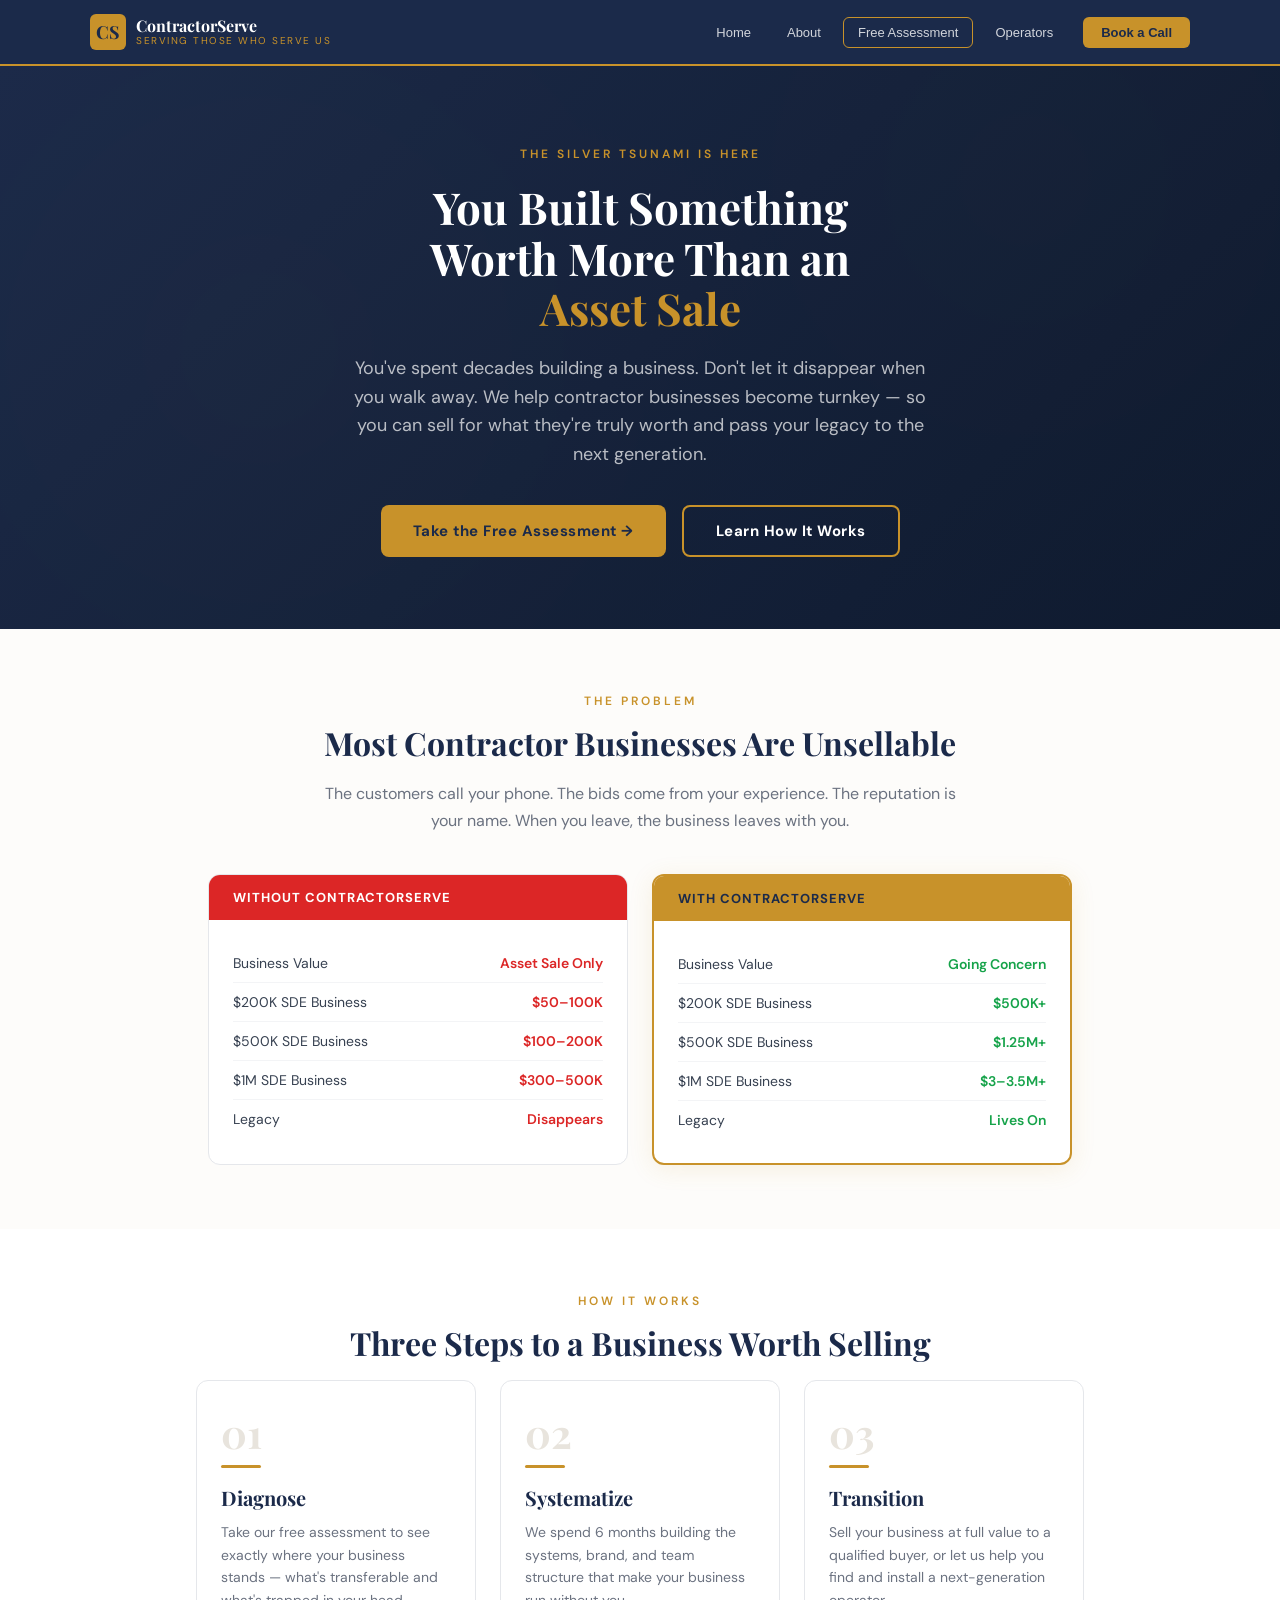
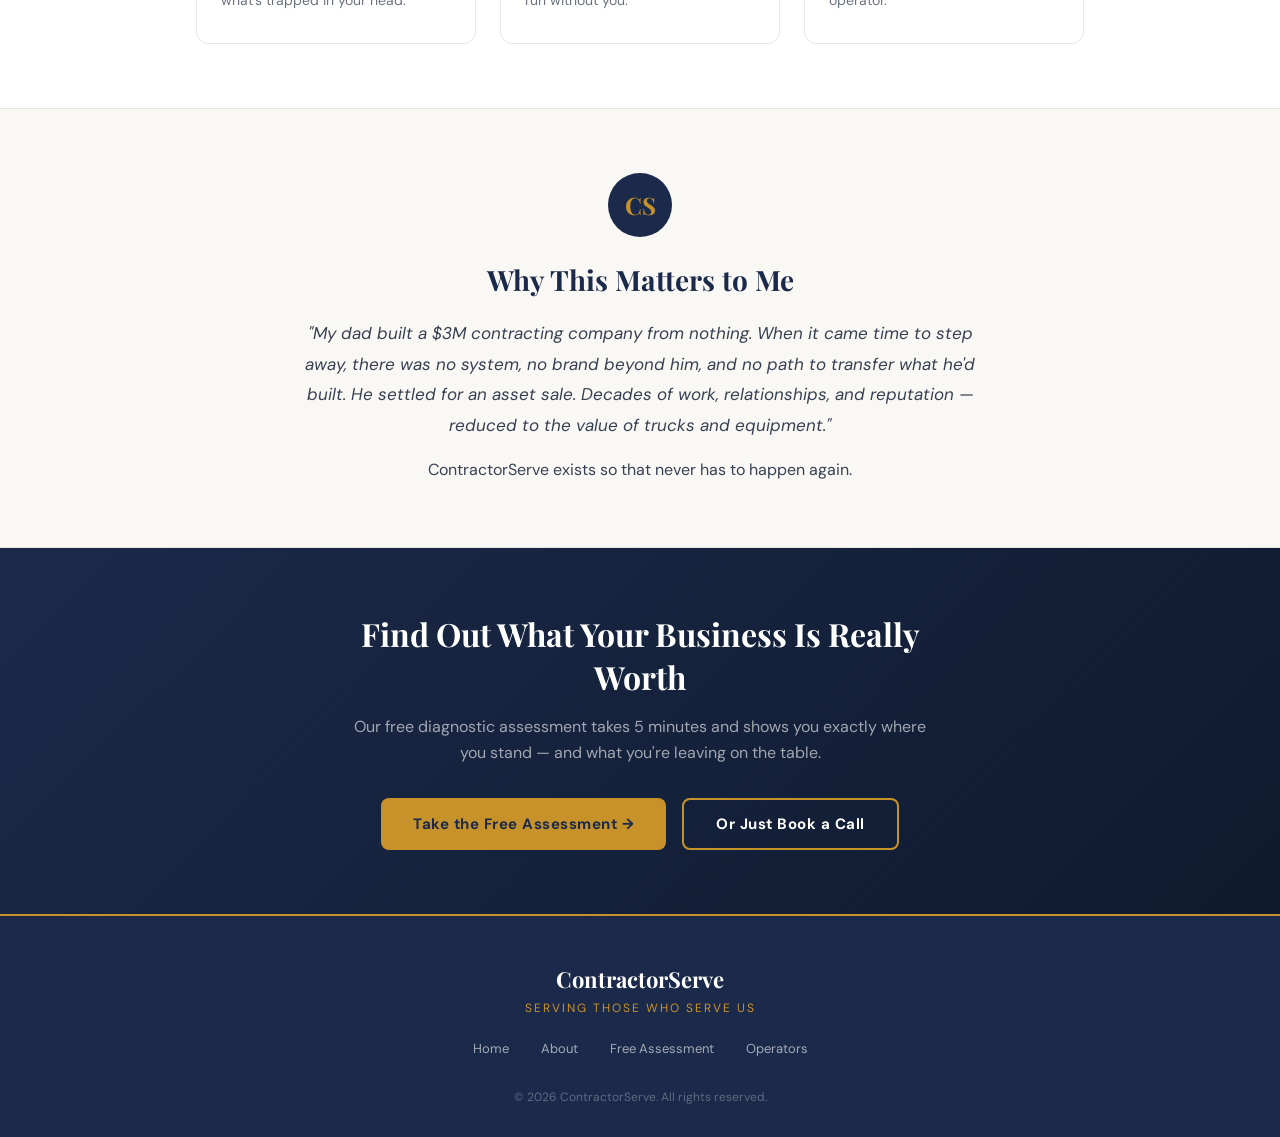
==== index.html @ 23124ead "Initial commit: ContractorServe website - Home page with hero, value comparison, 3-step process, ori" ====
<!DOCTYPE html>
<html lang="en">
<head>
  <meta charset="UTF-8">
  <meta name="viewport" content="width=device-width, initial-scale=1.0">
  <title>ContractorServe - Serving Those Who Serve Us</title>
  <meta name="description" content="We help contractor businesses become turnkey — so you can sell for what they're truly worth and pass your legacy to the next generation.">
  <link href="https://fonts.googleapis.com/css2?family=Playfair+Display:wght@400;700&family=DM+Sans:wght@400;500;600;700&display=swap" rel="stylesheet">
  <style>
    :root {
      --navy: #1B2A4A;
      --navy-light: #243556;
      --gold: #C8922A;
      --gold-light: #D4A84A;
      --cream: #FAF8F5;
      --warm-white: #FDFCFA;
      --stone: #E8E4DD;
      --text: #374151;
      --text-light: #6B7280;
      --white: #FFFFFF;
    }

    * {
      margin: 0;
      padding: 0;
      box-sizing: border-box;
    }

    body {
      font-family: 'DM Sans', 'Segoe UI', sans-serif;
      -webkit-font-smoothing: antialiased;
      -moz-osx-font-smoothing: grayscale;
      background: var(--warm-white);
      min-height: 100vh;
    }

    .heading {
      font-family: 'Playfair Display', Georgia, serif;
    }

    button {
      cursor: pointer;
      transition: all 0.2s ease;
      border: none;
      background: none;
    }

    button:hover {
      opacity: 0.9;
      transform: translateY(-1px);
    }

    a {
      text-decoration: none;
      color: inherit;
    }

    .page { display: none; }
    .page.active { display: block; }

    /* Navigation */
    nav {
      position: sticky;
      top: 0;
      z-index: 100;
      background: var(--navy);
      border-bottom: 2px solid var(--gold);
      padding: 0 24px;
    }

    .nav-container {
      max-width: 1100px;
      margin: 0 auto;
      display: flex;
      justify-content: space-between;
      align-items: center;
      height: 64px;
    }

    .logo {
      cursor: pointer;
      display: flex;
      align-items: center;
      gap: 10px;
    }

    .logo-icon {
      width: 36px;
      height: 36px;
      border-radius: 6px;
      background: var(--gold);
      display: flex;
      align-items: center;
      justify-content: center;
      font-family: 'Playfair Display', Georgia, serif;
      font-weight: 700;
      font-size: 18px;
      color: var(--navy);
    }

    .logo-text {
      font-family: 'Playfair Display', Georgia, serif;
      font-size: 16px;
      font-weight: 700;
      color: var(--white);
      line-height: 1.1;
    }

    .logo-tagline {
      font-size: 10px;
      color: var(--gold);
      letter-spacing: 1.5px;
      text-transform: uppercase;
    }

    .nav-links {
      display: flex;
      gap: 8px;
      align-items: center;
    }

    .nav-link {
      background: transparent;
      color: rgba(255,255,255,0.8);
      font-size: 13px;
      font-weight: 500;
      padding: 7px 14px;
      border-radius: 6px;
      transition: all 0.2s;
    }

    .nav-link:hover, .nav-link.active {
      background: rgba(200,146,42,0.15);
      color: var(--gold);
    }

    .nav-link.assessment-link {
      border: 1.5px solid var(--gold);
    }

    .nav-cta {
      background: var(--gold);
      color: var(--navy);
      font-size: 13px;
      font-weight: 700;
      padding: 8px 18px;
      border-radius: 6px;
      margin-left: 8px;
    }

    /* Buttons */
    .btn {
      font-family: 'DM Sans', sans-serif;
      font-size: 15px;
      font-weight: 700;
      padding: 14px 32px;
      border-radius: 8px;
      letter-spacing: 0.5px;
      display: inline-block;
    }

    .btn-gold {
      background: var(--gold);
      color: var(--navy);
    }

    .btn-outline {
      background: transparent;
      color: var(--white);
      border: 2px solid var(--gold);
    }

    .btn-navy {
      background: var(--navy);
      color: var(--white);
    }

    /* Hero Section */
    .hero {
      background: linear-gradient(135deg, var(--navy) 0%, #0F1A2E 100%);
      padding: 80px 24px 72px;
      position: relative;
      overflow: hidden;
    }

    .hero-overlay {
      position: absolute;
      inset: 0;
      opacity: 0.04;
      background-image: radial-gradient(circle at 20% 50%, rgba(200,146,42,0.5) 0%, transparent 50%),
                        radial-gradient(circle at 80% 20%, rgba(200,146,42,0.3) 0%, transparent 40%);
    }

    .hero-content {
      max-width: 800px;
      margin: 0 auto;
      text-align: center;
      position: relative;
    }

    .hero-label {
      font-size: 12px;
      font-weight: 600;
      color: var(--gold);
      letter-spacing: 3px;
      text-transform: uppercase;
      margin-bottom: 20px;
    }

    .hero h1 {
      font-size: 44px;
      font-weight: 700;
      color: var(--white);
      line-height: 1.15;
      margin-bottom: 20px;
    }

    .hero h1 span {
      color: var(--gold);
    }

    .hero p {
      font-size: 18px;
      color: rgba(255,255,255,0.7);
      line-height: 1.6;
      max-width: 600px;
      margin: 0 auto 36px;
    }

    .hero-buttons {
      display: flex;
      gap: 16px;
      justify-content: center;
      flex-wrap: wrap;
    }

    /* Sections */
    section {
      padding: 64px 24px;
    }

    .section-label {
      font-size: 12px;
      font-weight: 600;
      color: var(--gold);
      letter-spacing: 3px;
      text-transform: uppercase;
      margin-bottom: 12px;
      text-align: center;
    }

    .section-title {
      font-size: 32px;
      font-weight: 700;
      color: var(--navy);
      text-align: center;
      margin-bottom: 16px;
    }

    .section-subtitle {
      font-size: 16px;
      color: var(--text-light);
      text-align: center;
      max-width: 650px;
      margin: 0 auto 40px;
      line-height: 1.7;
    }

    /* Comparison Cards */
    .comparison-container {
      display: flex;
      gap: 24px;
      flex-wrap: wrap;
      justify-content: center;
      max-width: 900px;
      margin: 0 auto;
    }

    .comparison-card {
      flex: 1 1 340px;
      max-width: 420px;
      background: var(--white);
      border-radius: 12px;
      overflow: hidden;
    }

    .comparison-card.without {
      border: 1px solid #E5E7EB;
    }

    .comparison-card.with {
      border: 2px solid var(--gold);
      box-shadow: 0 4px 24px rgba(200,146,42,0.12);
    }

    .comparison-header {
      padding: 14px 24px;
      font-size: 13px;
      font-weight: 700;
      text-transform: uppercase;
      letter-spacing: 1px;
    }

    .comparison-card.without .comparison-header {
      background: #DC2626;
      color: var(--white);
    }

    .comparison-card.with .comparison-header {
      background: var(--gold);
      color: var(--navy);
    }

    .comparison-body {
      padding: 24px;
    }

    .comparison-row {
      display: flex;
      justify-content: space-between;
      align-items: center;
      padding: 10px 0;
      border-bottom: 1px solid #F3F4F6;
    }

    .comparison-row:last-child {
      border-bottom: none;
    }

    .comparison-label {
      font-size: 14px;
      color: var(--text);
    }

    .comparison-value {
      font-size: 14px;
      font-weight: 600;
    }

    .comparison-card.without .comparison-value {
      color: #DC2626;
    }

    .comparison-card.with .comparison-value {
      color: #16A34A;
    }

    /* Steps */
    .steps-container {
      display: flex;
      gap: 24px;
      flex-wrap: wrap;
      justify-content: center;
      max-width: 900px;
      margin: 0 auto;
    }

    .step-card {
      flex: 1 1 250px;
      max-width: 280px;
      padding: 32px 24px;
      border-radius: 12px;
      border: 1px solid #E5E7EB;
      background: var(--white);
    }

    .step-number {
      font-family: 'Playfair Display', Georgia, serif;
      font-size: 40px;
      font-weight: 700;
      color: var(--stone);
      line-height: 1;
      margin-bottom: 12px;
    }

    .step-accent {
      width: 40px;
      height: 3px;
      background: var(--gold);
      border-radius: 2px;
      margin-bottom: 16px;
    }

    .step-title {
      font-size: 20px;
      font-weight: 700;
      color: var(--navy);
      margin-bottom: 10px;
    }

    .step-desc {
      font-size: 14px;
      color: var(--text-light);
      line-height: 1.6;
    }

    /* Origin Story */
    .origin {
      background: var(--cream);
      border-top: 1px solid var(--stone);
      border-bottom: 1px solid var(--stone);
    }

    .origin-content {
      max-width: 700px;
      margin: 0 auto;
      text-align: center;
    }

    .origin-avatar {
      width: 64px;
      height: 64px;
      border-radius: 50%;
      background: var(--navy);
      margin: 0 auto 24px;
      display: flex;
      align-items: center;
      justify-content: center;
      font-family: 'Playfair Display', Georgia, serif;
      font-size: 24px;
      font-weight: 700;
      color: var(--gold);
    }

    .origin h2 {
      font-size: 28px;
      font-weight: 700;
      color: var(--navy);
      margin-bottom: 20px;
    }

    .origin-quote {
      font-size: 17px;
      color: var(--text);
      line-height: 1.8;
      font-style: italic;
    }

    .origin-closing {
      font-size: 16px;
      color: var(--text);
      line-height: 1.7;
      margin-top: 16px;
    }

    /* CTA Section */
    .cta-section {
      background: linear-gradient(135deg, var(--navy) 0%, #0F1A2E 100%);
      text-align: center;
    }

    .cta-content {
      max-width: 600px;
      margin: 0 auto;
    }

    .cta-section h2 {
      font-size: 32px;
      font-weight: 700;
      color: var(--white);
      margin-bottom: 16px;
    }

    .cta-section p {
      font-size: 16px;
      color: rgba(255,255,255,0.6);
      line-height: 1.6;
      margin-bottom: 32px;
    }

    .cta-buttons {
      display: flex;
      gap: 16px;
      justify-content: center;
      flex-wrap: wrap;
    }

    /* Footer */
    footer {
      background: var(--navy);
      padding: 48px 24px 32px;
      border-top: 2px solid var(--gold);
      text-align: center;
    }

    .footer-logo {
      font-family: 'Playfair Display', Georgia, serif;
      font-size: 22px;
      font-weight: 700;
      color: var(--white);
      margin-bottom: 6px;
    }

    .footer-tagline {
      font-size: 12px;
      color: var(--gold);
      letter-spacing: 2px;
      text-transform: uppercase;
      margin-bottom: 24px;
    }

    .footer-links {
      display: flex;
      justify-content: center;
      gap: 32px;
      flex-wrap: wrap;
      margin-bottom: 32px;
    }

    .footer-link {
      color: rgba(255,255,255,0.6);
      font-size: 13px;
      cursor: pointer;
    }

    .footer-link:hover {
      color: var(--gold);
    }

    .footer-copyright {
      font-size: 12px;
      color: rgba(255,255,255,0.3);
    }

    /* About Page */
    .about-hero {
      background: linear-gradient(135deg, var(--navy) 0%, #0F1A2E 100%);
      padding: 64px 24px;
      text-align: center;
    }

    .about-hero-content {
      max-width: 700px;
      margin: 0 auto;
    }

    .about-hero h1 {
      font-size: 40px;
      font-weight: 700;
      color: var(--white);
      margin-bottom: 16px;
    }

    .about-hero p {
      font-size: 17px;
      color: rgba(255,255,255,0.7);
      line-height: 1.7;
    }

    .about-content {
      max-width: 800px;
      margin: 0 auto;
    }

    .about-columns {
      display: flex;
      gap: 40px;
      flex-wrap: wrap;
    }

    .about-column {
      flex: 1 1 340px;
    }

    .about-column h2 {
      font-size: 26px;
      color: var(--navy);
      margin-bottom: 16px;
    }

    .about-column p {
      font-size: 15px;
      color: var(--text);
      line-height: 1.7;
      margin-bottom: 16px;
    }

    .about-model {
      margin-top: 48px;
      padding: 32px;
      background: var(--white);
      border-radius: 12px;
      border: 1px solid var(--stone);
      text-align: center;
    }

    .about-model h3 {
      font-size: 22px;
      color: var(--navy);
      margin-bottom: 12px;
    }

    .about-model p {
      font-size: 15px;
      color: var(--text-light);
      line-height: 1.7;
      max-width: 600px;
      margin: 0 auto;
    }

    /* Assessment Page */
    .assessment-hero {
      background: linear-gradient(135deg, var(--navy) 0%, #0F1A2E 100%);
      padding: 48px 24px;
      text-align: center;
    }

    .assessment-hero-content {
      max-width: 600px;
      margin: 0 auto;
    }

    .assessment-hero h1 {
      font-size: 36px;
      font-weight: 700;
      color: var(--white);
      margin-bottom: 12px;
    }

    .assessment-hero p {
      font-size: 16px;
      color: rgba(255,255,255,0.6);
      line-height: 1.6;
    }

    .assessment-container {
      max-width: 600px;
      margin: 0 auto;
    }

    .progress-bar {
      margin-bottom: 32px;
    }

    .progress-header {
      display: flex;
      justify-content: space-between;
      margin-bottom: 8px;
      font-size: 13px;
      color: var(--text-light);
    }

    .progress-track {
      height: 6px;
      background: var(--stone);
      border-radius: 3px;
    }

    .progress-fill {
      height: 6px;
      border-radius: 3px;
      background: var(--gold);
      transition: width 0.3s ease;
    }

    .question-title {
      font-size: 24px;
      font-weight: 700;
      color: var(--navy);
      margin-bottom: 24px;
    }

    .options-container {
      display: flex;
      flex-direction: column;
      gap: 12px;
    }

    .option-btn {
      background: var(--white);
      border: 1.5px solid #E5E7EB;
      border-radius: 10px;
      padding: 16px 20px;
      text-align: left;
      font-size: 15px;
      color: var(--text);
      display: flex;
      align-items: center;
      gap: 14px;
      transition: all 0.2s;
    }

    .option-btn:hover {
      border-color: var(--gold);
    }

    .option-letter {
      width: 28px;
      height: 28px;
      border-radius: 50%;
      border: 2px solid var(--stone);
      display: flex;
      align-items: center;
      justify-content: center;
      font-size: 12px;
      font-weight: 700;
      color: var(--text-light);
      flex-shrink: 0;
    }

    /* Results */
    .results-card {
      background: var(--white);
      border-radius: 16px;
      overflow: hidden;
      box-shadow: 0 4px 24px rgba(0,0,0,0.06);
    }

    .results-header {
      padding: 20px 32px;
      text-align: center;
    }

    .results-label {
      font-size: 12px;
      font-weight: 600;
      color: rgba(255,255,255,0.8);
      letter-spacing: 2px;
      text-transform: uppercase;
      margin-bottom: 4px;
    }

    .results-level {
      font-size: 36px;
      font-weight: 700;
      color: var(--white);
    }

    .results-body {
      padding: 32px;
    }

    .results-summary {
      font-size: 18px;
      font-weight: 600;
      color: var(--navy);
      margin-bottom: 12px;
    }

    .results-detail {
      font-size: 15px;
      color: var(--text);
      line-height: 1.7;
    }

    .results-cta {
      margin-top: 32px;
      padding: 32px;
      background: var(--white);
      border-radius: 12px;
      border: 1px solid var(--stone);
      text-align: center;
    }

    .results-cta h3 {
      font-size: 22px;
      color: var(--navy);
      margin-bottom: 12px;
    }

    .results-cta p {
      font-size: 15px;
      color: var(--text-light);
      line-height: 1.6;
      margin-bottom: 20px;
    }

    .retake-link {
      display: block;
      margin-top: 16px;
      font-size: 13px;
      color: var(--gold);
      cursor: pointer;
      text-decoration: underline;
    }

    .book-call-section {
      background: var(--white);
      border-top: 1px solid var(--stone);
    }

    .book-call-content {
      max-width: 500px;
      margin: 0 auto;
      text-align: center;
    }

    .book-call-content h3 {
      font-size: 24px;
      color: var(--navy);
      margin-bottom: 12px;
    }

    .book-call-content p {
      font-size: 15px;
      color: var(--text-light);
      line-height: 1.6;
      margin-bottom: 24px;
    }

    /* Operators Page */
    .operators-hero {
      background: linear-gradient(135deg, var(--navy) 0%, #0F1A2E 100%);
      padding: 64px 24px;
      text-align: center;
    }

    .operators-hero-content {
      max-width: 700px;
      margin: 0 auto;
    }

    .operators-hero h1 {
      font-size: 40px;
      font-weight: 700;
      color: var(--white);
      margin-bottom: 16px;
    }

    .operators-hero h1 span {
      color: var(--gold);
    }

    .operators-hero p {
      font-size: 17px;
      color: rgba(255,255,255,0.7);
      line-height: 1.7;
    }

    .operators-content {
      max-width: 800px;
      margin: 0 auto;
    }

    .operators-content > h2 {
      font-size: 28px;
      color: var(--navy);
      text-align: center;
      margin-bottom: 40px;
    }

    .benefits-grid {
      display: flex;
      gap: 20px;
      flex-wrap: wrap;
      justify-content: center;
    }

    .benefit-card {
      flex: 1 1 200px;
      max-width: 220px;
      background: var(--white);
      border-radius: 12px;
      padding: 28px 20px;
      border: 1px solid #E5E7EB;
      text-align: center;
    }

    .benefit-icon {
      width: 48px;
      height: 48px;
      border-radius: 12px;
      background: rgba(200,146,42,0.13);
      margin: 0 auto 16px;
      display: flex;
      align-items: center;
      justify-content: center;
      font-family: 'Playfair Display', Georgia, serif;
      font-size: 22px;
      color: var(--gold);
    }

    .benefit-title {
      font-size: 17px;
      color: var(--navy);
      margin-bottom: 8px;
    }

    .benefit-desc {
      font-size: 13px;
      color: var(--text-light);
      line-height: 1.6;
    }

    .who-looking {
      margin-top: 48px;
      padding: 32px;
      background: var(--white);
      border-radius: 12px;
      border: 1px solid var(--stone);
    }

    .who-looking h3 {
      font-size: 22px;
      color: var(--navy);
      margin-bottom: 16px;
    }

    .who-looking p {
      font-size: 15px;
      color: var(--text);
      line-height: 1.8;
      margin-bottom: 8px;
    }

    .operators-cta {
      text-align: center;
      margin-top: 40px;
    }

    /* Mobile Responsive */
    @media (max-width: 768px) {
      .nav-links {
        display: none;
      }

      .hero h1 {
        font-size: 32px;
      }

      .hero p {
        font-size: 16px;
      }

      .section-title {
        font-size: 26px;
      }

      .about-hero h1,
      .operators-hero h1 {
        font-size: 32px;
      }

      .comparison-card {
        max-width: 100%;
      }

      .step-card {
        max-width: 100%;
      }

      .benefit-card {
        max-width: 100%;
      }
    }
  </style>
</head>
<body>

  <!-- Navigation -->
  <nav>
    <div class="nav-container">
      <div class="logo" onclick="navigateTo('home')">
        <div class="logo-icon">CS</div>
        <div>
          <div class="logo-text">ContractorServe</div>
          <div class="logo-tagline">Serving Those Who Serve Us</div>
        </div>
      </div>
      <div class="nav-links">
        <button class="nav-link" data-page="home" onclick="navigateTo('home')">Home</button>
        <button class="nav-link" data-page="about" onclick="navigateTo('about')">About</button>
        <button class="nav-link assessment-link" data-page="assessment" onclick="navigateTo('assessment')">Free Assessment</button>
        <button class="nav-link" data-page="operators" onclick="navigateTo('operators')">Operators</button>
        <button class="nav-cta" onclick="navigateTo('assessment')">Book a Call</button>
      </div>
    </div>
  </nav>

  <!-- HOME PAGE -->
  <div id="page-home" class="page active">
    <!-- Hero -->
    <section class="hero">
      <div class="hero-overlay"></div>
      <div class="hero-content">
        <div class="hero-label">The Silver Tsunami Is Here</div>
        <h1 class="heading">
          You Built Something<br>Worth More Than an<br><span>Asset Sale</span>
        </h1>
        <p>
          You've spent decades building a business. Don't let it disappear when you walk away.
          We help contractor businesses become turnkey — so you can sell for what they're truly worth
          and pass your legacy to the next generation.
        </p>
        <div class="hero-buttons">
          <button class="btn btn-gold" onclick="navigateTo('assessment')">Take the Free Assessment →</button>
          <button class="btn btn-outline" onclick="navigateTo('about')">Learn How It Works</button>
        </div>
      </div>
    </section>

    <!-- Problem Section -->
    <section style="background: var(--warm-white);">
      <div class="section-label">The Problem</div>
      <h2 class="section-title heading">Most Contractor Businesses Are Unsellable</h2>
      <p class="section-subtitle">
        The customers call your phone. The bids come from your experience.
        The reputation is your name. When you leave, the business leaves with you.
      </p>

      <div class="comparison-container">
        <!-- Without CS -->
        <div class="comparison-card without">
          <div class="comparison-header">Without ContractorServe</div>
          <div class="comparison-body">
            <div class="comparison-row">
              <span class="comparison-label">Business Value</span>
              <span class="comparison-value">Asset Sale Only</span>
            </div>
            <div class="comparison-row">
              <span class="comparison-label">$200K SDE Business</span>
              <span class="comparison-value">$50–100K</span>
            </div>
            <div class="comparison-row">
              <span class="comparison-label">$500K SDE Business</span>
              <span class="comparison-value">$100–200K</span>
            </div>
            <div class="comparison-row">
              <span class="comparison-label">$1M SDE Business</span>
              <span class="comparison-value">$300–500K</span>
            </div>
            <div class="comparison-row">
              <span class="comparison-label">Legacy</span>
              <span class="comparison-value">Disappears</span>
            </div>
          </div>
        </div>

        <!-- With CS -->
        <div class="comparison-card with">
          <div class="comparison-header">With ContractorServe</div>
          <div class="comparison-body">
            <div class="comparison-row">
              <span class="comparison-label">Business Value</span>
              <span class="comparison-value">Going Concern</span>
            </div>
            <div class="comparison-row">
              <span class="comparison-label">$200K SDE Business</span>
              <span class="comparison-value">$500K+</span>
            </div>
            <div class="comparison-row">
              <span class="comparison-label">$500K SDE Business</span>
              <span class="comparison-value">$1.25M+</span>
            </div>
            <div class="comparison-row">
              <span class="comparison-label">$1M SDE Business</span>
              <span class="comparison-value">$3–3.5M+</span>
            </div>
            <div class="comparison-row">
              <span class="comparison-label">Legacy</span>
              <span class="comparison-value">Lives On</span>
            </div>
          </div>
        </div>
      </div>
    </section>

    <!-- How It Works -->
    <section style="background: var(--white);">
      <div class="section-label">How It Works</div>
      <h2 class="section-title heading">Three Steps to a Business Worth Selling</h2>

      <div class="steps-container">
        <div class="step-card">
          <div class="step-number heading">01</div>
          <div class="step-accent"></div>
          <h3 class="step-title heading">Diagnose</h3>
          <p class="step-desc">Take our free assessment to see exactly where your business stands — what's transferable and what's trapped in your head.</p>
        </div>
        <div class="step-card">
          <div class="step-number heading">02</div>
          <div class="step-accent"></div>
          <h3 class="step-title heading">Systematize</h3>
          <p class="step-desc">We spend 6 months building the systems, brand, and team structure that make your business run without you.</p>
        </div>
        <div class="step-card">
          <div class="step-number heading">03</div>
          <div class="step-accent"></div>
          <h3 class="step-title heading">Transition</h3>
          <p class="step-desc">Sell your business at full value to a qualified buyer, or let us help you find and install a next-generation operator.</p>
        </div>
      </div>
    </section>

    <!-- Origin Story -->
    <section class="origin">
      <div class="origin-content">
        <div class="origin-avatar heading">CS</div>
        <h2 class="heading">Why This Matters to Me</h2>
        <p class="origin-quote">
          "My dad built a $3M contracting company from nothing. When it came time to step away,
          there was no system, no brand beyond him, and no path to transfer what he'd built.
          He settled for an asset sale. Decades of work, relationships, and reputation — reduced
          to the value of trucks and equipment."
        </p>
        <p class="origin-closing">
          ContractorServe exists so that never has to happen again.
        </p>
      </div>
    </section>

    <!-- Final CTA -->
    <section class="cta-section">
      <div class="cta-content">
        <h2 class="heading">Find Out What Your Business Is Really Worth</h2>
        <p>
          Our free diagnostic assessment takes 5 minutes and shows you
          exactly where you stand — and what you're leaving on the table.
        </p>
        <div class="cta-buttons">
          <button class="btn btn-gold" onclick="navigateTo('assessment')">Take the Free Assessment →</button>
          <button class="btn btn-outline" onclick="navigateTo('assessment')">Or Just Book a Call</button>
        </div>
      </div>
    </section>
  </div>

  <!-- ABOUT PAGE -->
  <div id="page-about" class="page">
    <section class="about-hero">
      <div class="about-hero-content">
        <div class="section-label">About ContractorServe</div>
        <h1 class="heading">Bridging Generations in the Trades</h1>
        <p>
          We sit at the intersection of two urgent needs: retiring contractors who need to transition
          well, and hungry young operators who need a path into business ownership.
        </p>
      </div>
    </section>

    <section style="background: var(--warm-white);">
      <div class="about-content">
        <div class="about-columns">
          <div class="about-column">
            <h2 class="heading">The Problem We Solve</h2>
            <p>
              A generation of baby boomer contractors is approaching retirement with businesses that
              can't survive without them. Their operations, customer relationships, and expertise all
              live inside their head. The result? Businesses that took decades to build get sold for
              the value of their trucks — or simply close their doors.
            </p>
            <p>
              Meanwhile, there's a generation of driven young people who want to run businesses but
              face impossible barriers to entry. They have the work ethic, the leadership ability,
              and the hunger — but no pathway.
            </p>
          </div>
          <div class="about-column">
            <h2 class="heading">How We're Different</h2>
            <p>
              We're not brokers. We don't list your business and wait. We come in, roll up our sleeves,
              and spend six months turning your business into something that runs without you. We build
              the SOPs, separate the brand from the owner, clean up the financials, and structure the team.
            </p>
            <p>
              And because we understand the trades — we've owned contractor businesses ourselves — we
              speak your language. No corporate consultants with clipboards. Just people who've been in
              your boots and know what it takes.
            </p>
          </div>
        </div>

        <div class="about-model">
          <h3 class="heading">Our Model</h3>
          <p>
            We consult to systematize your business → We earn your trust through results →
            When you're ready to exit, we can acquire and install a trained next-generation
            operator who carries your legacy forward. We buy and hold for the long haul —
            no flipping, no gutting, no four-year exit timelines.
          </p>
        </div>
      </div>
    </section>

    <section style="background: var(--white); text-align: center;">
      <button class="btn btn-gold" onclick="navigateTo('assessment')">Take the Free Assessment →</button>
    </section>
  </div>

  <!-- ASSESSMENT PAGE -->
  <div id="page-assessment" class="page">
    <section class="assessment-hero">
      <div class="assessment-hero-content">
        <div class="section-label">Free Diagnostic</div>
        <h1 class="heading">Business Readiness Assessment</h1>
        <p>
          5 questions. 2 minutes. Find out if your business is ready to sell — or if
          you're headed for an asset sale.
        </p>
      </div>
    </section>

    <section style="background: var(--warm-white);">
      <div class="assessment-container">
        <div id="assessment-questions">
          <!-- Questions will be rendered here by JS -->
        </div>
        <div id="assessment-results" style="display: none;">
          <!-- Results will be rendered here by JS -->
        </div>
      </div>
    </section>

    <section class="book-call-section">
      <div class="book-call-content">
        <h3 class="heading">Prefer to Just Talk?</h3>
        <p>
          Skip the assessment and book a call directly. We'll have an honest
          conversation about where your business stands and what your options are.
        </p>
        <button class="btn btn-navy">Book a Call →</button>
      </div>
    </section>
  </div>

  <!-- OPERATORS PAGE -->
  <div id="page-operators" class="page">
    <section class="operators-hero">
      <div class="operators-hero-content">
        <div class="section-label">Next Generation</div>
        <h1 class="heading">
          Run a Business.<br>Build Equity.<br><span>Own Your Future.</span>
        </h1>
        <p>
          We acquire proven service businesses and install driven operators to run them.
          Think Chick-fil-A, but for the trades. Small buy-in. Strong income. A real path
          to ownership through performance.
        </p>
      </div>
    </section>

    <section style="background: var(--warm-white);">
      <div class="operators-content">
        <h2 class="heading">How the Operator Model Works</h2>

        <div class="benefits-grid">
          <div class="benefit-card">
            <div class="benefit-icon">→</div>
            <h3 class="benefit-title heading">Small Buy-In</h3>
            <p class="benefit-desc">Put skin in the game with a manageable upfront commitment — not hundreds of thousands in debt.</p>
          </div>
          <div class="benefit-card">
            <div class="benefit-icon">$</div>
            <h3 class="benefit-title heading">Strong Income</h3>
            <p class="benefit-desc">Earn a competitive salary from day one running a proven, systematized business with existing customers.</p>
          </div>
          <div class="benefit-card">
            <div class="benefit-icon">↑</div>
            <h3 class="benefit-title heading">Vest Equity</h3>
            <p class="benefit-desc">Build real ownership over time based on your performance. Hit your targets, grow your stake.</p>
          </div>
          <div class="benefit-card">
            <div class="benefit-icon">★</div>
            <h3 class="benefit-title heading">Full Support</h3>
            <p class="benefit-desc">We handle the back office, strategy, and systems. You focus on leading the team and serving customers.</p>
          </div>
        </div>

        <div class="who-looking">
          <h3 class="heading">Who We're Looking For</h3>
          <p>
            You're 22–35 years old with a strong work ethic and a desire to lead — not just do the work,
            but run the show. You might be a skilled tradesperson ready for more, a military veteran
            looking for your next mission, or someone from outside the trades with raw leadership ability.
          </p>
          <p>
            You don't need to have run a business before. You need to be coachable, hungry, and
            mission-aligned. We'll teach you the rest.
          </p>
        </div>

        <div class="operators-cta">
          <button class="btn btn-gold" onclick="navigateTo('assessment')">Express Interest →</button>
        </div>
      </div>
    </section>
  </div>

  <!-- Footer -->
  <footer>
    <div class="footer-logo heading">ContractorServe</div>
    <div class="footer-tagline">Serving Those Who Serve Us</div>
    <div class="footer-links">
      <span class="footer-link" onclick="navigateTo('home')">Home</span>
      <span class="footer-link" onclick="navigateTo('about')">About</span>
      <span class="footer-link" onclick="navigateTo('assessment')">Free Assessment</span>
      <span class="footer-link" onclick="navigateTo('operators')">Operators</span>
    </div>
    <div class="footer-copyright">© 2026 ContractorServe. All rights reserved.</div>
  </footer>

  <script>
    // Assessment questions data
    const questions = [
      {
        question: "If you didn't show up for 30 days, would your business keep running?",
        options: ["It would collapse", "It would struggle significantly", "It would mostly function", "It would run smoothly"]
      },
      {
        question: "Are your key processes documented in writing?",
        options: ["Nothing is written down", "A few things are documented", "Most processes are documented", "We have comprehensive SOPs"]
      },
      {
        question: "Could a new owner step in and know exactly how to run your business?",
        options: ["Absolutely not", "They'd figure some things out", "With some training, yes", "Yes, everything is transferable"]
      },
      {
        question: "Is your business brand tied to your personal name and reputation?",
        options: ["Completely — I am the brand", "Mostly, but we have some separate identity", "Somewhat — it's a mix", "No, the brand stands on its own"]
      },
      {
        question: "Do you have a management team that could operate without you?",
        options: ["No, I make all decisions", "I have a few key people but they depend on me", "I have capable managers for most areas", "Yes, a full team that runs day-to-day"]
      }
    ];

    let currentQuestion = 0;
    let answers = {};

    // Navigation function
    function navigateTo(pageId) {
      // Hide all pages
      document.querySelectorAll('.page').forEach(page => {
        page.classList.remove('active');
      });

      // Show selected page
      document.getElementById('page-' + pageId).classList.add('active');

      // Update nav links
      document.querySelectorAll('.nav-link').forEach(link => {
        link.classList.remove('active');
        if (link.dataset.page === pageId) {
          link.classList.add('active');
        }
      });

      // Reset assessment if navigating to it
      if (pageId === 'assessment') {
        currentQuestion = 0;
        answers = {};
        renderAssessment();
      }

      // Scroll to top
      window.scrollTo(0, 0);
    }

    // Render assessment question
    function renderAssessment() {
      const questionsContainer = document.getElementById('assessment-questions');
      const resultsContainer = document.getElementById('assessment-results');

      if (currentQuestion < questions.length) {
        questionsContainer.style.display = 'block';
        resultsContainer.style.display = 'none';

        const q = questions[currentQuestion];
        const progress = (currentQuestion / questions.length) * 100;

        questionsContainer.innerHTML = `
          <div class="progress-bar">
            <div class="progress-header">
              <span>Question ${currentQuestion + 1} of ${questions.length}</span>
              <span>${Math.round(progress)}%</span>
            </div>
            <div class="progress-track">
              <div class="progress-fill" style="width: ${progress}%"></div>
            </div>
          </div>
          <h2 class="question-title heading">${q.question}</h2>
          <div class="options-container">
            ${q.options.map((opt, i) => `
              <button class="option-btn" onclick="selectAnswer(${i})">
                <div class="option-letter">${String.fromCharCode(65 + i)}</div>
                ${opt}
              </button>
            `).join('')}
          </div>
        `;
      } else {
        showResults();
      }
    }

    // Handle answer selection
    function selectAnswer(index) {
      answers[currentQuestion] = index;
      currentQuestion++;
      renderAssessment();
    }

    // Calculate score and show results
    function showResults() {
      const questionsContainer = document.getElementById('assessment-questions');
      const resultsContainer = document.getElementById('assessment-results');

      questionsContainer.style.display = 'none';
      resultsContainer.style.display = 'block';

      // Calculate total score
      let score = 0;
      Object.values(answers).forEach(v => { score += v; });

      // Determine result level
      let result;
      if (score <= 5) {
        result = {
          level: "Critical",
          color: "#DC2626",
          summary: "Your business is currently unsellable as a going concern.",
          detail: "Right now, a buyer would only pay for your assets — trucks, equipment, maybe a customer list. The business value you've built over decades would evaporate the day you walk away. But this is fixable. With the right systems in place, we can change this dramatically."
        };
      } else if (score <= 10) {
        result = {
          level: "At Risk",
          color: "#F59E0B",
          summary: "Your business has some transferable value, but significant gaps remain.",
          detail: "You've built something real, but too much of it still depends on you. A buyer would see risk and discount their offer heavily. Six months of focused systematization could double or triple your exit value."
        };
      } else if (score <= 15) {
        result = {
          level: "Promising",
          color: "#2563EB",
          summary: "You're ahead of most contractor businesses, but there's still room to grow.",
          detail: "You've done more than most to make your business transferable. Some targeted work on documentation, brand separation, and management structure could push your valuation significantly higher."
        };
      } else {
        result = {
          level: "Strong",
          color: "#16A34A",
          summary: "Your business is in great shape for a transition.",
          detail: "You've built a genuinely transferable business. Let's talk about maximizing your exit value and finding the right buyer or operator to carry your legacy forward."
        };
      }

      resultsContainer.innerHTML = `
        <div class="results-card" style="border: 2px solid ${result.color}">
          <div class="results-header" style="background: ${result.color}">
            <div class="results-label">Your Business Readiness</div>
            <div class="results-level heading">${result.level}</div>
          </div>
          <div class="results-body">
            <p class="results-summary">${result.summary}</p>
            <p class="results-detail">${result.detail}</p>
          </div>
        </div>

        <div class="results-cta">
          <h3 class="heading">Want to Talk About Your Results?</h3>
          <p>
            Book a free call and we'll walk through your specific situation,
            what your business could be worth, and what it would take to get there.
          </p>
          <button class="btn btn-gold">Book a Free Call →</button>
          <span class="retake-link" onclick="retakeAssessment()">Retake Assessment</span>
        </div>
      `;
    }

    // Retake assessment
    function retakeAssessment() {
      currentQuestion = 0;
      answers = {};
      renderAssessment();
    }

    // Initialize assessment on page load
    document.addEventListener('DOMContentLoaded', function() {
      renderAssessment();
    });
  </script>

</body>
</html>
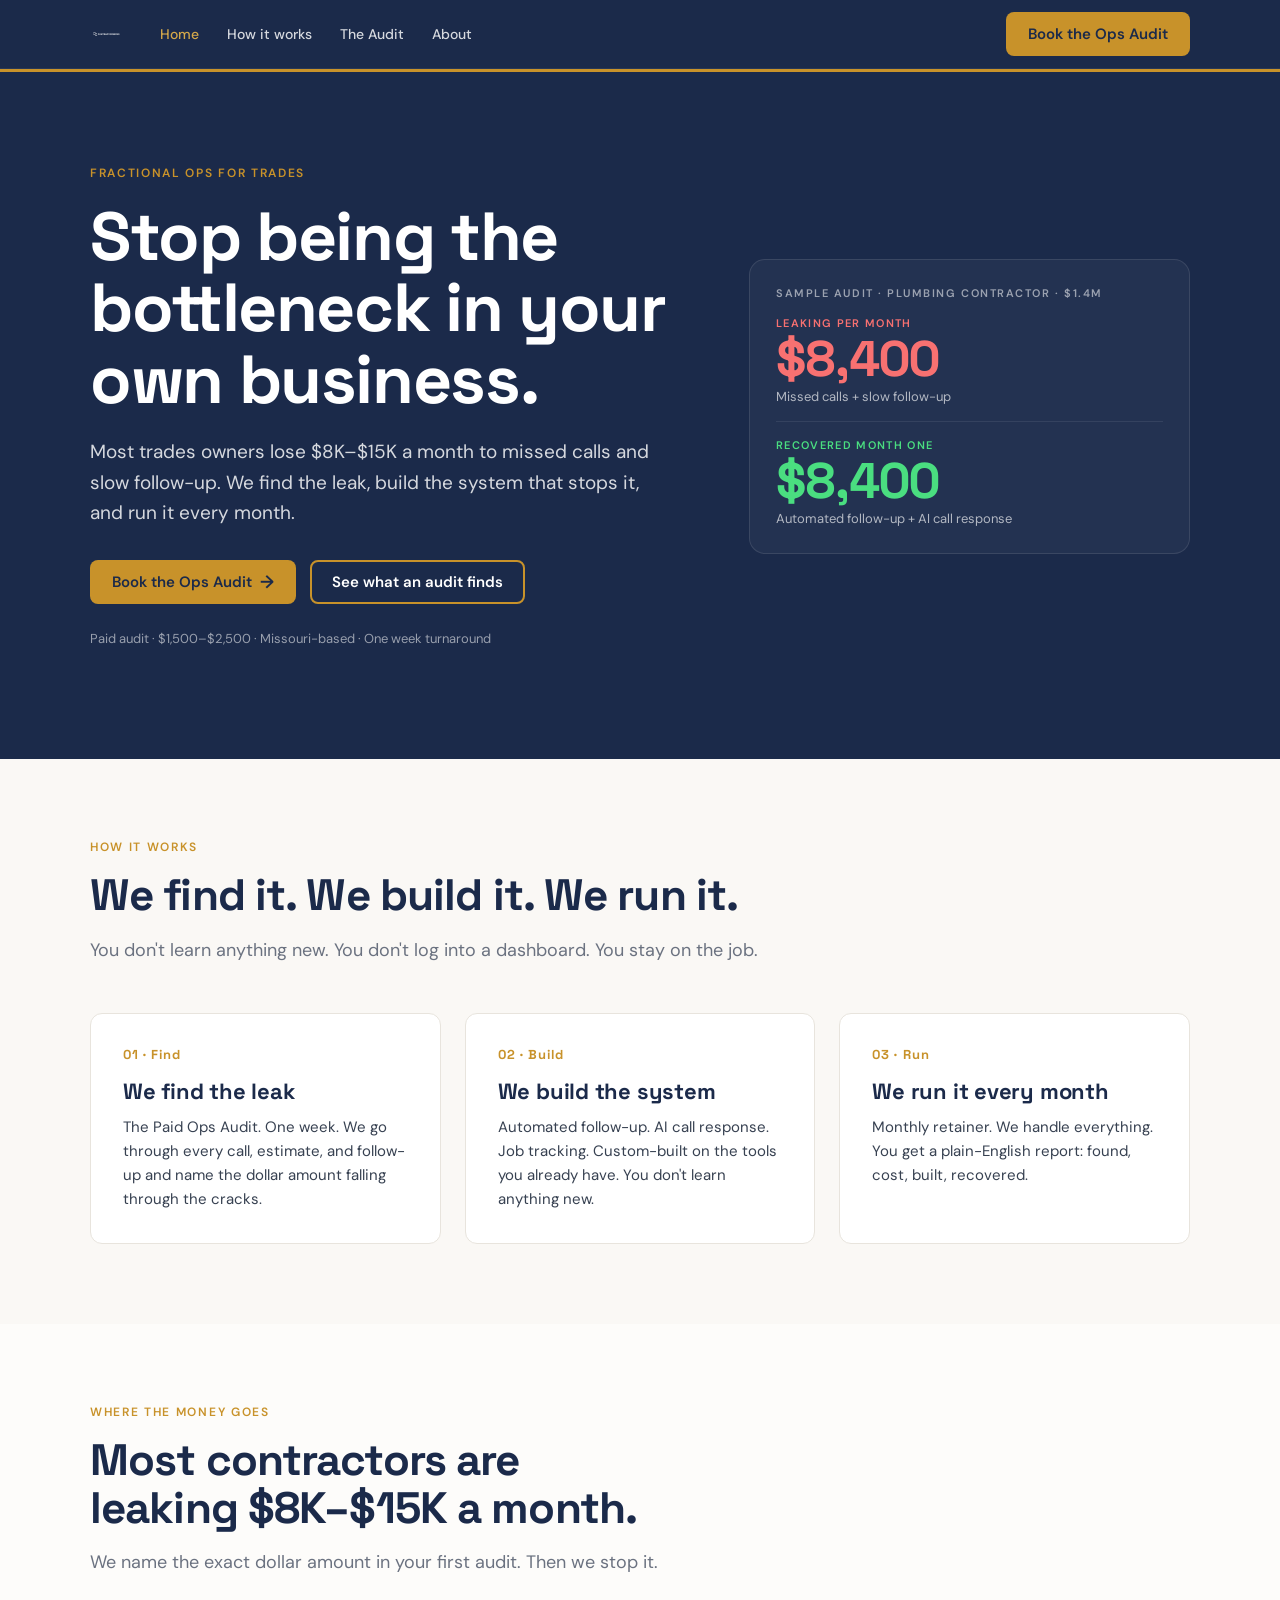
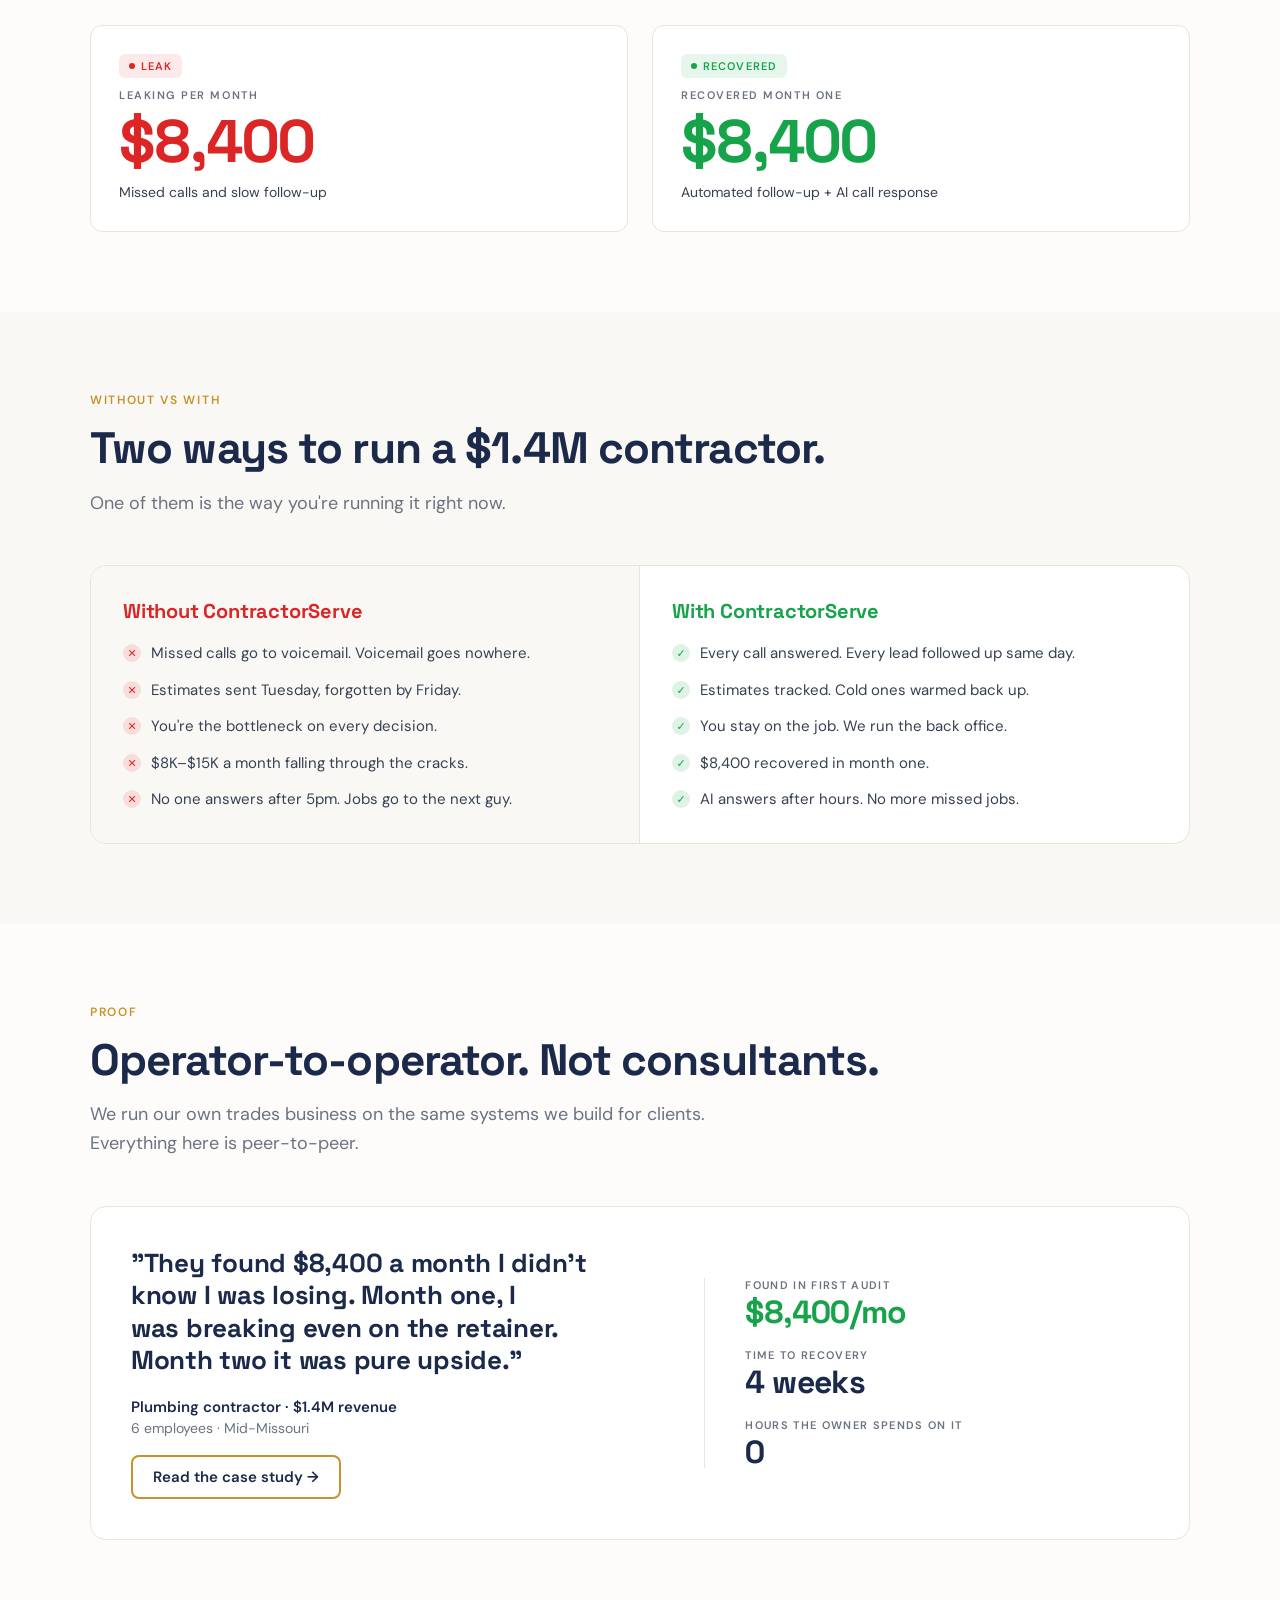
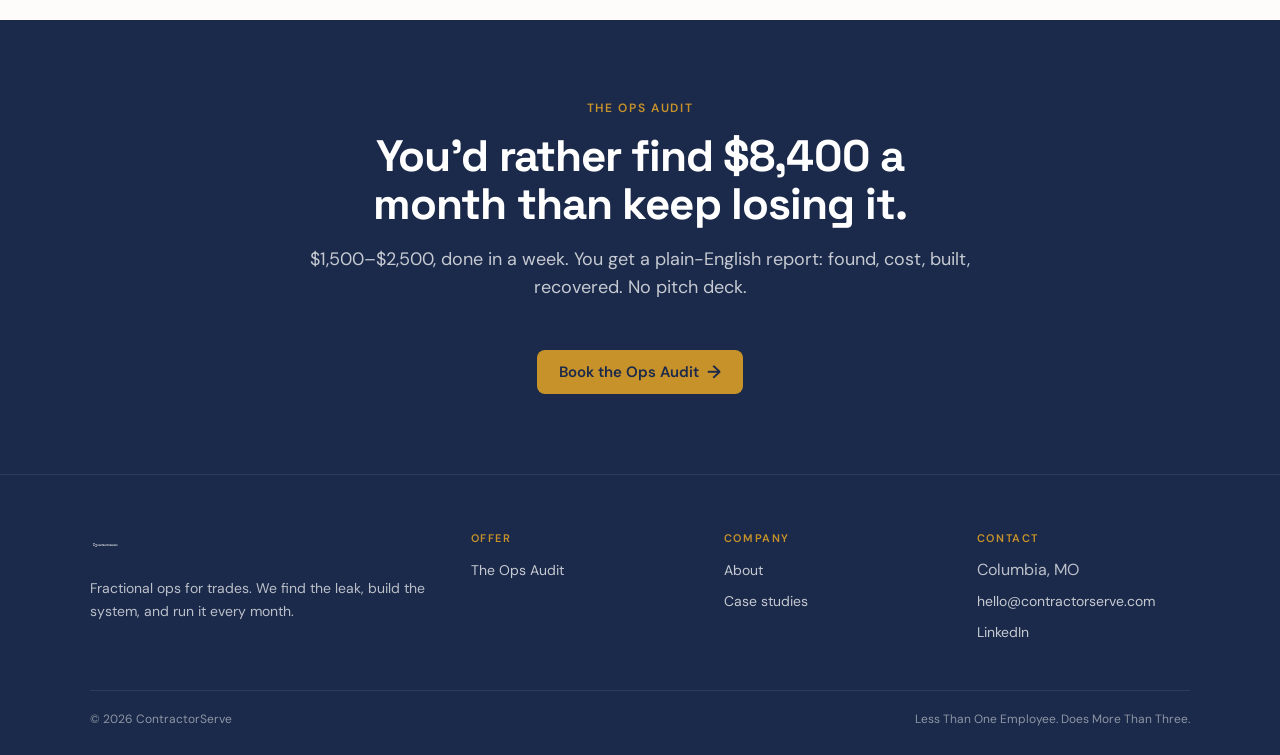
==== commit bc0cdae5: "Rebuild as v2 multi-page site: ops-audit positioning, new brand Replaces the v1 single-page SPA (leg" ====
--- a/index.html
+++ b/index.html
@@ -1,1475 +1,267 @@
 <!DOCTYPE html>
 <html lang="en">
 <head>
-  <meta charset="UTF-8">
-  <meta name="viewport" content="width=device-width, initial-scale=1.0">
-  <title>ContractorServe - Serving Those Who Serve Us</title>
-  <meta name="description" content="We help contractor businesses become turnkey — so you can sell for what they're truly worth and pass your legacy to the next generation.">
-  <link href="https://fonts.googleapis.com/css2?family=Playfair+Display:wght@400;700&family=DM+Sans:wght@400;500;600;700&display=swap" rel="stylesheet">
-  <style>
-    :root {
-      --navy: #1B2A4A;
-      --navy-light: #243556;
-      --gold: #C8922A;
-      --gold-light: #D4A84A;
-      --cream: #FAF8F5;
-      --warm-white: #FDFCFA;
-      --stone: #E8E4DD;
-      --text: #374151;
-      --text-light: #6B7280;
-      --white: #FFFFFF;
-    }
-
-    * {
-      margin: 0;
-      padding: 0;
-      box-sizing: border-box;
-    }
-
-    body {
-      font-family: 'DM Sans', 'Segoe UI', sans-serif;
-      -webkit-font-smoothing: antialiased;
-      -moz-osx-font-smoothing: grayscale;
-      background: var(--warm-white);
-      min-height: 100vh;
-    }
-
-    .heading {
-      font-family: 'Playfair Display', Georgia, serif;
-    }
-
-    button {
-      cursor: pointer;
-      transition: all 0.2s ease;
-      border: none;
-      background: none;
-    }
-
-    button:hover {
-      opacity: 0.9;
-      transform: translateY(-1px);
-    }
-
-    a {
-      text-decoration: none;
-      color: inherit;
-    }
-
-    .page { display: none; }
-    .page.active { display: block; }
-
-    /* Navigation */
-    nav {
-      position: sticky;
-      top: 0;
-      z-index: 100;
-      background: var(--navy);
-      border-bottom: 2px solid var(--gold);
-      padding: 0 24px;
-    }
-
-    .nav-container {
-      max-width: 1100px;
-      margin: 0 auto;
-      display: flex;
-      justify-content: space-between;
-      align-items: center;
-      height: 64px;
-    }
-
-    .logo {
-      cursor: pointer;
-      display: flex;
-      align-items: center;
-      gap: 10px;
-    }
-
-    .logo-icon {
-      width: 36px;
-      height: 36px;
-      border-radius: 6px;
-      background: var(--gold);
-      display: flex;
-      align-items: center;
-      justify-content: center;
-      font-family: 'Playfair Display', Georgia, serif;
-      font-weight: 700;
-      font-size: 18px;
-      color: var(--navy);
-    }
-
-    .logo-text {
-      font-family: 'Playfair Display', Georgia, serif;
-      font-size: 16px;
-      font-weight: 700;
-      color: var(--white);
-      line-height: 1.1;
-    }
-
-    .logo-tagline {
-      font-size: 10px;
-      color: var(--gold);
-      letter-spacing: 1.5px;
-      text-transform: uppercase;
-    }
-
-    .nav-links {
-      display: flex;
-      gap: 8px;
-      align-items: center;
-    }
-
-    .nav-link {
-      background: transparent;
-      color: rgba(255,255,255,0.8);
-      font-size: 13px;
-      font-weight: 500;
-      padding: 7px 14px;
-      border-radius: 6px;
-      transition: all 0.2s;
-    }
-
-    .nav-link:hover, .nav-link.active {
-      background: rgba(200,146,42,0.15);
-      color: var(--gold);
-    }
-
-    .nav-link.assessment-link {
-      border: 1.5px solid var(--gold);
-    }
-
-    .nav-cta {
-      background: var(--gold);
-      color: var(--navy);
-      font-size: 13px;
-      font-weight: 700;
-      padding: 8px 18px;
-      border-radius: 6px;
-      margin-left: 8px;
-    }
-
-    /* Buttons */
-    .btn {
-      font-family: 'DM Sans', sans-serif;
-      font-size: 15px;
-      font-weight: 700;
-      padding: 14px 32px;
-      border-radius: 8px;
-      letter-spacing: 0.5px;
-      display: inline-block;
-    }
-
-    .btn-gold {
-      background: var(--gold);
-      color: var(--navy);
-    }
-
-    .btn-outline {
-      background: transparent;
-      color: var(--white);
-      border: 2px solid var(--gold);
-    }
-
-    .btn-navy {
-      background: var(--navy);
-      color: var(--white);
-    }
-
-    /* Hero Section */
-    .hero {
-      background: linear-gradient(135deg, var(--navy) 0%, #0F1A2E 100%);
-      padding: 80px 24px 72px;
-      position: relative;
-      overflow: hidden;
-    }
-
-    .hero-overlay {
-      position: absolute;
-      inset: 0;
-      opacity: 0.04;
-      background-image: radial-gradient(circle at 20% 50%, rgba(200,146,42,0.5) 0%, transparent 50%),
-                        radial-gradient(circle at 80% 20%, rgba(200,146,42,0.3) 0%, transparent 40%);
-    }
-
-    .hero-content {
-      max-width: 800px;
-      margin: 0 auto;
-      text-align: center;
-      position: relative;
-    }
-
-    .hero-label {
-      font-size: 12px;
-      font-weight: 600;
-      color: var(--gold);
-      letter-spacing: 3px;
-      text-transform: uppercase;
-      margin-bottom: 20px;
-    }
-
-    .hero h1 {
-      font-size: 44px;
-      font-weight: 700;
-      color: var(--white);
-      line-height: 1.15;
-      margin-bottom: 20px;
-    }
-
-    .hero h1 span {
-      color: var(--gold);
-    }
-
-    .hero p {
-      font-size: 18px;
-      color: rgba(255,255,255,0.7);
-      line-height: 1.6;
-      max-width: 600px;
-      margin: 0 auto 36px;
-    }
-
-    .hero-buttons {
-      display: flex;
-      gap: 16px;
-      justify-content: center;
-      flex-wrap: wrap;
-    }
-
-    /* Sections */
-    section {
-      padding: 64px 24px;
-    }
-
-    .section-label {
-      font-size: 12px;
-      font-weight: 600;
-      color: var(--gold);
-      letter-spacing: 3px;
-      text-transform: uppercase;
-      margin-bottom: 12px;
-      text-align: center;
-    }
-
-    .section-title {
-      font-size: 32px;
-      font-weight: 700;
-      color: var(--navy);
-      text-align: center;
-      margin-bottom: 16px;
-    }
-
-    .section-subtitle {
-      font-size: 16px;
-      color: var(--text-light);
-      text-align: center;
-      max-width: 650px;
-      margin: 0 auto 40px;
-      line-height: 1.7;
-    }
-
-    /* Comparison Cards */
-    .comparison-container {
-      display: flex;
-      gap: 24px;
-      flex-wrap: wrap;
-      justify-content: center;
-      max-width: 900px;
-      margin: 0 auto;
-    }
-
-    .comparison-card {
-      flex: 1 1 340px;
-      max-width: 420px;
-      background: var(--white);
-      border-radius: 12px;
-      overflow: hidden;
-    }
-
-    .comparison-card.without {
-      border: 1px solid #E5E7EB;
-    }
-
-    .comparison-card.with {
-      border: 2px solid var(--gold);
-      box-shadow: 0 4px 24px rgba(200,146,42,0.12);
-    }
-
-    .comparison-header {
-      padding: 14px 24px;
-      font-size: 13px;
-      font-weight: 700;
-      text-transform: uppercase;
-      letter-spacing: 1px;
-    }
-
-    .comparison-card.without .comparison-header {
-      background: #DC2626;
-      color: var(--white);
-    }
-
-    .comparison-card.with .comparison-header {
-      background: var(--gold);
-      color: var(--navy);
-    }
-
-    .comparison-body {
-      padding: 24px;
-    }
-
-    .comparison-row {
-      display: flex;
-      justify-content: space-between;
-      align-items: center;
-      padding: 10px 0;
-      border-bottom: 1px solid #F3F4F6;
-    }
-
-    .comparison-row:last-child {
-      border-bottom: none;
-    }
-
-    .comparison-label {
-      font-size: 14px;
-      color: var(--text);
-    }
-
-    .comparison-value {
-      font-size: 14px;
-      font-weight: 600;
-    }
-
-    .comparison-card.without .comparison-value {
-      color: #DC2626;
-    }
-
-    .comparison-card.with .comparison-value {
-      color: #16A34A;
-    }
-
-    /* Steps */
-    .steps-container {
-      display: flex;
-      gap: 24px;
-      flex-wrap: wrap;
-      justify-content: center;
-      max-width: 900px;
-      margin: 0 auto;
-    }
-
-    .step-card {
-      flex: 1 1 250px;
-      max-width: 280px;
-      padding: 32px 24px;
-      border-radius: 12px;
-      border: 1px solid #E5E7EB;
-      background: var(--white);
-    }
-
-    .step-number {
-      font-family: 'Playfair Display', Georgia, serif;
-      font-size: 40px;
-      font-weight: 700;
-      color: var(--stone);
-      line-height: 1;
-      margin-bottom: 12px;
-    }
-
-    .step-accent {
-      width: 40px;
-      height: 3px;
-      background: var(--gold);
-      border-radius: 2px;
-      margin-bottom: 16px;
-    }
-
-    .step-title {
-      font-size: 20px;
-      font-weight: 700;
-      color: var(--navy);
-      margin-bottom: 10px;
-    }
-
-    .step-desc {
-      font-size: 14px;
-      color: var(--text-light);
-      line-height: 1.6;
-    }
-
-    /* Origin Story */
-    .origin {
-      background: var(--cream);
-      border-top: 1px solid var(--stone);
-      border-bottom: 1px solid var(--stone);
-    }
-
-    .origin-content {
-      max-width: 700px;
-      margin: 0 auto;
-      text-align: center;
-    }
-
-    .origin-avatar {
-      width: 64px;
-      height: 64px;
-      border-radius: 50%;
-      background: var(--navy);
-      margin: 0 auto 24px;
-      display: flex;
-      align-items: center;
-      justify-content: center;
-      font-family: 'Playfair Display', Georgia, serif;
-      font-size: 24px;
-      font-weight: 700;
-      color: var(--gold);
-    }
-
-    .origin h2 {
-      font-size: 28px;
-      font-weight: 700;
-      color: var(--navy);
-      margin-bottom: 20px;
-    }
-
-    .origin-quote {
-      font-size: 17px;
-      color: var(--text);
-      line-height: 1.8;
-      font-style: italic;
-    }
-
-    .origin-closing {
-      font-size: 16px;
-      color: var(--text);
-      line-height: 1.7;
-      margin-top: 16px;
-    }
-
-    /* CTA Section */
-    .cta-section {
-      background: linear-gradient(135deg, var(--navy) 0%, #0F1A2E 100%);
-      text-align: center;
-    }
-
-    .cta-content {
-      max-width: 600px;
-      margin: 0 auto;
-    }
-
-    .cta-section h2 {
-      font-size: 32px;
-      font-weight: 700;
-      color: var(--white);
-      margin-bottom: 16px;
-    }
-
-    .cta-section p {
-      font-size: 16px;
-      color: rgba(255,255,255,0.6);
-      line-height: 1.6;
-      margin-bottom: 32px;
-    }
-
-    .cta-buttons {
-      display: flex;
-      gap: 16px;
-      justify-content: center;
-      flex-wrap: wrap;
-    }
-
-    /* Footer */
-    footer {
-      background: var(--navy);
-      padding: 48px 24px 32px;
-      border-top: 2px solid var(--gold);
-      text-align: center;
-    }
-
-    .footer-logo {
-      font-family: 'Playfair Display', Georgia, serif;
-      font-size: 22px;
-      font-weight: 700;
-      color: var(--white);
-      margin-bottom: 6px;
-    }
-
-    .footer-tagline {
-      font-size: 12px;
-      color: var(--gold);
-      letter-spacing: 2px;
-      text-transform: uppercase;
-      margin-bottom: 24px;
-    }
-
-    .footer-links {
-      display: flex;
-      justify-content: center;
-      gap: 32px;
-      flex-wrap: wrap;
-      margin-bottom: 32px;
-    }
-
-    .footer-link {
-      color: rgba(255,255,255,0.6);
-      font-size: 13px;
-      cursor: pointer;
-    }
-
-    .footer-link:hover {
-      color: var(--gold);
-    }
-
-    .footer-copyright {
-      font-size: 12px;
-      color: rgba(255,255,255,0.3);
-    }
-
-    /* About Page */
-    .about-hero {
-      background: linear-gradient(135deg, var(--navy) 0%, #0F1A2E 100%);
-      padding: 64px 24px;
-      text-align: center;
-    }
-
-    .about-hero-content {
-      max-width: 700px;
-      margin: 0 auto;
-    }
-
-    .about-hero h1 {
-      font-size: 40px;
-      font-weight: 700;
-      color: var(--white);
-      margin-bottom: 16px;
-    }
-
-    .about-hero p {
-      font-size: 17px;
-      color: rgba(255,255,255,0.7);
-      line-height: 1.7;
-    }
-
-    .about-content {
-      max-width: 800px;
-      margin: 0 auto;
-    }
-
-    .about-columns {
-      display: flex;
-      gap: 40px;
-      flex-wrap: wrap;
-    }
-
-    .about-column {
-      flex: 1 1 340px;
-    }
-
-    .about-column h2 {
-      font-size: 26px;
-      color: var(--navy);
-      margin-bottom: 16px;
-    }
-
-    .about-column p {
-      font-size: 15px;
-      color: var(--text);
-      line-height: 1.7;
-      margin-bottom: 16px;
-    }
-
-    .about-model {
-      margin-top: 48px;
-      padding: 32px;
-      background: var(--white);
-      border-radius: 12px;
-      border: 1px solid var(--stone);
-      text-align: center;
-    }
-
-    .about-model h3 {
-      font-size: 22px;
-      color: var(--navy);
-      margin-bottom: 12px;
-    }
-
-    .about-model p {
-      font-size: 15px;
-      color: var(--text-light);
-      line-height: 1.7;
-      max-width: 600px;
-      margin: 0 auto;
-    }
-
-    /* Assessment Page */
-    .assessment-hero {
-      background: linear-gradient(135deg, var(--navy) 0%, #0F1A2E 100%);
-      padding: 48px 24px;
-      text-align: center;
-    }
-
-    .assessment-hero-content {
-      max-width: 600px;
-      margin: 0 auto;
-    }
-
-    .assessment-hero h1 {
-      font-size: 36px;
-      font-weight: 700;
-      color: var(--white);
-      margin-bottom: 12px;
-    }
-
-    .assessment-hero p {
-      font-size: 16px;
-      color: rgba(255,255,255,0.6);
-      line-height: 1.6;
-    }
-
-    .assessment-container {
-      max-width: 600px;
-      margin: 0 auto;
-    }
-
-    .progress-bar {
-      margin-bottom: 32px;
-    }
-
-    .progress-header {
-      display: flex;
-      justify-content: space-between;
-      margin-bottom: 8px;
-      font-size: 13px;
-      color: var(--text-light);
-    }
-
-    .progress-track {
-      height: 6px;
-      background: var(--stone);
-      border-radius: 3px;
-    }
-
-    .progress-fill {
-      height: 6px;
-      border-radius: 3px;
-      background: var(--gold);
-      transition: width 0.3s ease;
-    }
-
-    .question-title {
-      font-size: 24px;
-      font-weight: 700;
-      color: var(--navy);
-      margin-bottom: 24px;
-    }
-
-    .options-container {
-      display: flex;
-      flex-direction: column;
-      gap: 12px;
-    }
-
-    .option-btn {
-      background: var(--white);
-      border: 1.5px solid #E5E7EB;
-      border-radius: 10px;
-      padding: 16px 20px;
-      text-align: left;
-      font-size: 15px;
-      color: var(--text);
-      display: flex;
-      align-items: center;
-      gap: 14px;
-      transition: all 0.2s;
-    }
-
-    .option-btn:hover {
-      border-color: var(--gold);
-    }
-
-    .option-letter {
-      width: 28px;
-      height: 28px;
-      border-radius: 50%;
-      border: 2px solid var(--stone);
-      display: flex;
-      align-items: center;
-      justify-content: center;
-      font-size: 12px;
-      font-weight: 700;
-      color: var(--text-light);
-      flex-shrink: 0;
-    }
-
-    /* Results */
-    .results-card {
-      background: var(--white);
-      border-radius: 16px;
-      overflow: hidden;
-      box-shadow: 0 4px 24px rgba(0,0,0,0.06);
-    }
-
-    .results-header {
-      padding: 20px 32px;
-      text-align: center;
-    }
-
-    .results-label {
-      font-size: 12px;
-      font-weight: 600;
-      color: rgba(255,255,255,0.8);
-      letter-spacing: 2px;
-      text-transform: uppercase;
-      margin-bottom: 4px;
-    }
-
-    .results-level {
-      font-size: 36px;
-      font-weight: 700;
-      color: var(--white);
-    }
-
-    .results-body {
-      padding: 32px;
-    }
-
-    .results-summary {
-      font-size: 18px;
-      font-weight: 600;
-      color: var(--navy);
-      margin-bottom: 12px;
-    }
-
-    .results-detail {
-      font-size: 15px;
-      color: var(--text);
-      line-height: 1.7;
-    }
-
-    .results-cta {
-      margin-top: 32px;
-      padding: 32px;
-      background: var(--white);
-      border-radius: 12px;
-      border: 1px solid var(--stone);
-      text-align: center;
-    }
-
-    .results-cta h3 {
-      font-size: 22px;
-      color: var(--navy);
-      margin-bottom: 12px;
-    }
-
-    .results-cta p {
-      font-size: 15px;
-      color: var(--text-light);
-      line-height: 1.6;
-      margin-bottom: 20px;
-    }
-
-    .retake-link {
-      display: block;
-      margin-top: 16px;
-      font-size: 13px;
-      color: var(--gold);
-      cursor: pointer;
-      text-decoration: underline;
-    }
-
-    .book-call-section {
-      background: var(--white);
-      border-top: 1px solid var(--stone);
-    }
-
-    .book-call-content {
-      max-width: 500px;
-      margin: 0 auto;
-      text-align: center;
-    }
-
-    .book-call-content h3 {
-      font-size: 24px;
-      color: var(--navy);
-      margin-bottom: 12px;
-    }
-
-    .book-call-content p {
-      font-size: 15px;
-      color: var(--text-light);
-      line-height: 1.6;
-      margin-bottom: 24px;
-    }
-
-    /* Operators Page */
-    .operators-hero {
-      background: linear-gradient(135deg, var(--navy) 0%, #0F1A2E 100%);
-      padding: 64px 24px;
-      text-align: center;
-    }
-
-    .operators-hero-content {
-      max-width: 700px;
-      margin: 0 auto;
-    }
-
-    .operators-hero h1 {
-      font-size: 40px;
-      font-weight: 700;
-      color: var(--white);
-      margin-bottom: 16px;
-    }
-
-    .operators-hero h1 span {
-      color: var(--gold);
-    }
-
-    .operators-hero p {
-      font-size: 17px;
-      color: rgba(255,255,255,0.7);
-      line-height: 1.7;
-    }
-
-    .operators-content {
-      max-width: 800px;
-      margin: 0 auto;
-    }
-
-    .operators-content > h2 {
-      font-size: 28px;
-      color: var(--navy);
-      text-align: center;
-      margin-bottom: 40px;
-    }
-
-    .benefits-grid {
-      display: flex;
-      gap: 20px;
-      flex-wrap: wrap;
-      justify-content: center;
-    }
-
-    .benefit-card {
-      flex: 1 1 200px;
-      max-width: 220px;
-      background: var(--white);
-      border-radius: 12px;
-      padding: 28px 20px;
-      border: 1px solid #E5E7EB;
-      text-align: center;
-    }
-
-    .benefit-icon {
-      width: 48px;
-      height: 48px;
-      border-radius: 12px;
-      background: rgba(200,146,42,0.13);
-      margin: 0 auto 16px;
-      display: flex;
-      align-items: center;
-      justify-content: center;
-      font-family: 'Playfair Display', Georgia, serif;
-      font-size: 22px;
-      color: var(--gold);
-    }
-
-    .benefit-title {
-      font-size: 17px;
-      color: var(--navy);
-      margin-bottom: 8px;
-    }
-
-    .benefit-desc {
-      font-size: 13px;
-      color: var(--text-light);
-      line-height: 1.6;
-    }
-
-    .who-looking {
-      margin-top: 48px;
-      padding: 32px;
-      background: var(--white);
-      border-radius: 12px;
-      border: 1px solid var(--stone);
-    }
-
-    .who-looking h3 {
-      font-size: 22px;
-      color: var(--navy);
-      margin-bottom: 16px;
-    }
-
-    .who-looking p {
-      font-size: 15px;
-      color: var(--text);
-      line-height: 1.8;
-      margin-bottom: 8px;
-    }
-
-    .operators-cta {
-      text-align: center;
-      margin-top: 40px;
-    }
-
-    /* Mobile Responsive */
-    @media (max-width: 768px) {
-      .nav-links {
-        display: none;
-      }
-
-      .hero h1 {
-        font-size: 32px;
-      }
-
-      .hero p {
-        font-size: 16px;
-      }
-
-      .section-title {
-        font-size: 26px;
-      }
-
-      .about-hero h1,
-      .operators-hero h1 {
-        font-size: 32px;
-      }
-
-      .comparison-card {
-        max-width: 100%;
-      }
-
-      .step-card {
-        max-width: 100%;
-      }
-
-      .benefit-card {
-        max-width: 100%;
-      }
-    }
-  </style>
+<meta charset="UTF-8">
+<meta name="viewport" content="width=device-width, initial-scale=1">
+
+<title>ContractorServe — Fractional ops for trades</title>
+<meta name="description" content="Most trades owners lose $8K–$15K a month to missed calls and slow follow-up. We find the leak, build the system that stops it, and run it every month.">
+<link rel="canonical" href="https://contractorserve.com/">
+
+<link rel="icon" type="image/svg+xml" href="/assets/logo-icon-gold.svg">
+<link rel="apple-touch-icon" href="/assets/logo-icon-gold.png">
+
+<meta property="og:type" content="website">
+<meta property="og:title" content="ContractorServe — Fractional ops for trades">
+<meta property="og:description" content="Most trades owners lose $8K–$15K a month to missed calls and slow follow-up. We find the leak, build the system that stops it, and run it every month.">
+<meta property="og:url" content="https://contractorserve.com/">
+<meta property="og:image" content="https://contractorserve.com/assets/og-default.png">
+<meta property="og:site_name" content="ContractorServe">
+
+<meta name="twitter:card" content="summary_large_image">
+<meta name="twitter:title" content="ContractorServe — Fractional ops for trades">
+<meta name="twitter:description" content="Most trades owners lose $8K–$15K a month to missed calls and slow follow-up. We find the leak, build the system that stops it, and run it every month.">
+<meta name="twitter:image" content="https://contractorserve.com/assets/og-default.png">
+
+<meta name="theme-color" content="#1B2A4A">
+
+<link rel="stylesheet" href="/colors_and_type.css">
+<link rel="stylesheet" href="/_shared.css">
+<style>
+  /* Homepage-specific styles (shared primitives live in _shared.css) */
+
+  .hero__grid { max-width: 1100px; margin: 0 auto; display: grid; grid-template-columns: 1.35fr 1fr; gap: 64px; align-items: center; }
+  .hero h1 { font-family: var(--font-display); font-weight: 700; font-size: clamp(40px, 5.4vw, 68px); line-height: 1.05; letter-spacing: -0.02em; margin: 0 0 22px; text-wrap: balance; }
+  .hero p.lede { font-size: 19px; line-height: 1.6; color: rgba(255,255,255,0.82); margin: 0 0 32px; max-width: 560px; }
+  .hero__ctas { display: flex; gap: 14px; flex-wrap: wrap; }
+  .hero__foot { margin-top: 26px; font-size: 13px; color: rgba(255,255,255,0.55); }
+
+  .auditcard { background: rgba(255,255,255,0.04); border: 1px solid rgba(255,255,255,0.1); border-radius: 16px; padding: 26px; }
+  .auditcard__label { font-size: 11px; font-weight: 600; letter-spacing: 0.14em; text-transform: uppercase; color: rgba(255,255,255,0.55); margin-bottom: 16px; }
+  .auditcard__row { display: grid; gap: 16px; }
+  .auditcard__row + .auditcard__row { margin-top: 16px; padding-top: 16px; border-top: 1px solid rgba(255,255,255,0.08); }
+  .metric__lbl { font-size: 11px; font-weight: 600; letter-spacing: 0.12em; text-transform: uppercase; margin-bottom: 4px; }
+  .metric__amt { font-family: var(--font-display); font-weight: 700; font-size: 50px; line-height: 1; letter-spacing: -0.02em; font-variant-numeric: tabular-nums; }
+  .metric__sub { font-size: 13px; color: rgba(255,255,255,0.65); margin-top: 4px; }
+  .leak-fg { color: #F87171; }
+  .rec-fg { color: #4ADE80; }
+
+  .three { display: grid; grid-template-columns: repeat(3, 1fr); gap: 24px; }
+  .stepcard { background: #fff; border: 1px solid var(--cs-stone); border-radius: 12px; padding: 32px; transition: box-shadow 180ms ease; }
+  .stepcard:hover { box-shadow: 0 4px 12px rgba(27,42,74,0.08); }
+  .stepcard__num { font-family: var(--font-display); font-weight: 700; font-size: 13px; letter-spacing: 0.08em; color: var(--cs-gold); margin-bottom: 14px; }
+  .stepcard__title { font-family: var(--font-display); font-weight: 700; font-size: 22px; letter-spacing: -0.01em; color: var(--cs-navy); margin: 0 0 10px; }
+  .stepcard__desc { font-size: 15px; line-height: 1.6; color: var(--cs-text-dark); margin: 0; }
+
+  .two { display: grid; grid-template-columns: 1fr 1fr; gap: 24px; }
+  .callout { background: #fff; border: 1px solid var(--cs-stone); border-radius: 12px; padding: 28px; display: flex; flex-direction: column; gap: 10px; }
+  .callout__tag { display: inline-flex; align-items: center; gap: 6px; font-size: 11px; font-weight: 600; letter-spacing: 0.1em; text-transform: uppercase; padding: 5px 10px; border-radius: 6px; width: fit-content; }
+  .callout__tag .dot { width: 6px; height: 6px; border-radius: 50%; }
+  .callout--leak .callout__tag { background: rgba(220,38,38,0.1); color: #DC2626; }
+  .callout--leak .callout__tag .dot { background: #DC2626; }
+  .callout--rec .callout__tag { background: rgba(22,163,74,0.1); color: #16A34A; }
+  .callout--rec .callout__tag .dot { background: #16A34A; }
+  .callout__lbl { font-size: 11px; font-weight: 600; letter-spacing: 0.14em; text-transform: uppercase; color: var(--cs-text-light); }
+  .callout__amt { font-family: var(--font-display); font-weight: 700; font-size: 60px; line-height: 1; letter-spacing: -0.02em; font-variant-numeric: tabular-nums; }
+  .callout--leak .callout__amt { color: #DC2626; }
+  .callout--rec .callout__amt { color: #16A34A; }
+  .callout__cause { font-size: 14px; color: var(--cs-text-dark); line-height: 1.5; }
+
+  .compare { display: grid; grid-template-columns: 1fr 1fr; gap: 0; border: 1px solid var(--cs-stone); border-radius: 16px; overflow: hidden; background: #fff; }
+  .compare__col { padding: 32px; }
+  .compare__col--bad { background: var(--cs-cream); border-right: 1px solid var(--cs-stone); }
+  .compare__head { font-family: var(--font-display); font-weight: 700; font-size: 20px; letter-spacing: -0.01em; margin: 0 0 18px; display: flex; align-items: center; gap: 10px; }
+  .compare__head--bad { color: #DC2626; }
+  .compare__head--good { color: #16A34A; }
+  .compare__list { list-style: none; padding: 0; margin: 0; display: grid; gap: 14px; }
+  .compare__list li { display: flex; gap: 10px; align-items: flex-start; font-size: 15px; line-height: 1.5; }
+  .tick { flex-shrink: 0; width: 18px; height: 18px; border-radius: 50%; display: inline-flex; align-items: center; justify-content: center; font-size: 11px; font-weight: 700; margin-top: 2px; }
+  .tick--bad { background: rgba(220,38,38,0.12); color: #DC2626; }
+  .tick--good { background: rgba(22,163,74,0.14); color: #16A34A; }
+
+  .proof { background: #fff; border: 1px solid var(--cs-stone); border-radius: 16px; padding: 40px; display: grid; grid-template-columns: 1.2fr 1fr; gap: 40px; align-items: center; }
+  .proof__quote { font-family: var(--font-display); font-weight: 700; font-size: 26px; line-height: 1.25; letter-spacing: -0.01em; color: var(--cs-navy); margin: 0 0 20px; text-wrap: balance; }
+  .proof__attr { font-size: 14px; color: var(--cs-text-light); }
+  .proof__attr strong { color: var(--cs-navy); font-weight: 600; display: block; font-size: 15px; margin-bottom: 2px; }
+  .proof__stats { display: grid; gap: 20px; padding-left: 40px; border-left: 1px solid var(--cs-stone); }
+  .proof__stat__lbl { font-size: 11px; font-weight: 600; letter-spacing: 0.12em; text-transform: uppercase; color: var(--cs-text-light); margin-bottom: 4px; }
+  .proof__stat__val { font-family: var(--font-display); font-weight: 700; font-size: 32px; line-height: 1; letter-spacing: -0.02em; color: var(--cs-navy); font-variant-numeric: tabular-nums; }
+  .proof__stat__val.rec { color: #16A34A; }
+
+  .finalcta { text-align: center; }
+  .finalcta .sec-overline { text-align: center; }
+  .finalcta .sec-title { margin-left: auto; margin-right: auto; max-width: 780px; }
+  .finalcta .sec-sub { margin-left: auto; margin-right: auto; text-align: center; }
+  .finalcta__ctas { display: inline-flex; gap: 14px; }
+
+  @media (max-width: 900px) {
+    .hero__grid, .three, .two, .compare, .proof { grid-template-columns: 1fr; }
+    .proof__stats { padding-left: 0; border-left: none; border-top: 1px solid var(--cs-stone); padding-top: 24px; }
+    .compare__col--bad { border-right: none; border-bottom: 1px solid var(--cs-stone); }
+  }
+</style>
 </head>
 <body>
 
-  <!-- Navigation -->
-  <nav>
-    <div class="nav-container">
-      <div class="logo" onclick="navigateTo('home')">
-        <div class="logo-icon">CS</div>
-        <div>
-          <div class="logo-text">ContractorServe</div>
-          <div class="logo-tagline">Serving Those Who Serve Us</div>
-        </div>
-      </div>
-      <div class="nav-links">
-        <button class="nav-link" data-page="home" onclick="navigateTo('home')">Home</button>
-        <button class="nav-link" data-page="about" onclick="navigateTo('about')">About</button>
-        <button class="nav-link assessment-link" data-page="assessment" onclick="navigateTo('assessment')">Free Assessment</button>
-        <button class="nav-link" data-page="operators" onclick="navigateTo('operators')">Operators</button>
-        <button class="nav-cta" onclick="navigateTo('assessment')">Book a Call</button>
-      </div>
-    </div>
-  </nav>
-
-  <!-- HOME PAGE -->
-  <div id="page-home" class="page active">
-    <!-- Hero -->
-    <section class="hero">
-      <div class="hero-overlay"></div>
-      <div class="hero-content">
-        <div class="hero-label">The Silver Tsunami Is Here</div>
-        <h1 class="heading">
-          You Built Something<br>Worth More Than an<br><span>Asset Sale</span>
-        </h1>
-        <p>
-          You've spent decades building a business. Don't let it disappear when you walk away.
-          We help contractor businesses become turnkey — so you can sell for what they're truly worth
-          and pass your legacy to the next generation.
-        </p>
-        <div class="hero-buttons">
-          <button class="btn btn-gold" onclick="navigateTo('assessment')">Take the Free Assessment →</button>
-          <button class="btn btn-outline" onclick="navigateTo('about')">Learn How It Works</button>
-        </div>
-      </div>
-    </section>
-
-    <!-- Problem Section -->
-    <section style="background: var(--warm-white);">
-      <div class="section-label">The Problem</div>
-      <h2 class="section-title heading">Most Contractor Businesses Are Unsellable</h2>
-      <p class="section-subtitle">
-        The customers call your phone. The bids come from your experience.
-        The reputation is your name. When you leave, the business leaves with you.
-      </p>
-
-      <div class="comparison-container">
-        <!-- Without CS -->
-        <div class="comparison-card without">
-          <div class="comparison-header">Without ContractorServe</div>
-          <div class="comparison-body">
-            <div class="comparison-row">
-              <span class="comparison-label">Business Value</span>
-              <span class="comparison-value">Asset Sale Only</span>
-            </div>
-            <div class="comparison-row">
-              <span class="comparison-label">$200K SDE Business</span>
-              <span class="comparison-value">$50–100K</span>
-            </div>
-            <div class="comparison-row">
-              <span class="comparison-label">$500K SDE Business</span>
-              <span class="comparison-value">$100–200K</span>
-            </div>
-            <div class="comparison-row">
-              <span class="comparison-label">$1M SDE Business</span>
-              <span class="comparison-value">$300–500K</span>
-            </div>
-            <div class="comparison-row">
-              <span class="comparison-label">Legacy</span>
-              <span class="comparison-value">Disappears</span>
-            </div>
-          </div>
-        </div>
-
-        <!-- With CS -->
-        <div class="comparison-card with">
-          <div class="comparison-header">With ContractorServe</div>
-          <div class="comparison-body">
-            <div class="comparison-row">
-              <span class="comparison-label">Business Value</span>
-              <span class="comparison-value">Going Concern</span>
-            </div>
-            <div class="comparison-row">
-              <span class="comparison-label">$200K SDE Business</span>
-              <span class="comparison-value">$500K+</span>
-            </div>
-            <div class="comparison-row">
-              <span class="comparison-label">$500K SDE Business</span>
-              <span class="comparison-value">$1.25M+</span>
-            </div>
-            <div class="comparison-row">
-              <span class="comparison-label">$1M SDE Business</span>
-              <span class="comparison-value">$3–3.5M+</span>
-            </div>
-            <div class="comparison-row">
-              <span class="comparison-label">Legacy</span>
-              <span class="comparison-value">Lives On</span>
-            </div>
-          </div>
-        </div>
-      </div>
-    </section>
-
-    <!-- How It Works -->
-    <section style="background: var(--white);">
-      <div class="section-label">How It Works</div>
-      <h2 class="section-title heading">Three Steps to a Business Worth Selling</h2>
-
-      <div class="steps-container">
-        <div class="step-card">
-          <div class="step-number heading">01</div>
-          <div class="step-accent"></div>
-          <h3 class="step-title heading">Diagnose</h3>
-          <p class="step-desc">Take our free assessment to see exactly where your business stands — what's transferable and what's trapped in your head.</p>
-        </div>
-        <div class="step-card">
-          <div class="step-number heading">02</div>
-          <div class="step-accent"></div>
-          <h3 class="step-title heading">Systematize</h3>
-          <p class="step-desc">We spend 6 months building the systems, brand, and team structure that make your business run without you.</p>
-        </div>
-        <div class="step-card">
-          <div class="step-number heading">03</div>
-          <div class="step-accent"></div>
-          <h3 class="step-title heading">Transition</h3>
-          <p class="step-desc">Sell your business at full value to a qualified buyer, or let us help you find and install a next-generation operator.</p>
-        </div>
-      </div>
-    </section>
-
-    <!-- Origin Story -->
-    <section class="origin">
-      <div class="origin-content">
-        <div class="origin-avatar heading">CS</div>
-        <h2 class="heading">Why This Matters to Me</h2>
-        <p class="origin-quote">
-          "My dad built a $3M contracting company from nothing. When it came time to step away,
-          there was no system, no brand beyond him, and no path to transfer what he'd built.
-          He settled for an asset sale. Decades of work, relationships, and reputation — reduced
-          to the value of trucks and equipment."
-        </p>
-        <p class="origin-closing">
-          ContractorServe exists so that never has to happen again.
-        </p>
-      </div>
-    </section>
-
-    <!-- Final CTA -->
-    <section class="cta-section">
-      <div class="cta-content">
-        <h2 class="heading">Find Out What Your Business Is Really Worth</h2>
-        <p>
-          Our free diagnostic assessment takes 5 minutes and shows you
-          exactly where you stand — and what you're leaving on the table.
-        </p>
-        <div class="cta-buttons">
-          <button class="btn btn-gold" onclick="navigateTo('assessment')">Take the Free Assessment →</button>
-          <button class="btn btn-outline" onclick="navigateTo('assessment')">Or Just Book a Call</button>
-        </div>
-      </div>
-    </section>
-  </div>
-
-  <!-- ABOUT PAGE -->
-  <div id="page-about" class="page">
-    <section class="about-hero">
-      <div class="about-hero-content">
-        <div class="section-label">About ContractorServe</div>
-        <h1 class="heading">Bridging Generations in the Trades</h1>
-        <p>
-          We sit at the intersection of two urgent needs: retiring contractors who need to transition
-          well, and hungry young operators who need a path into business ownership.
-        </p>
-      </div>
-    </section>
-
-    <section style="background: var(--warm-white);">
-      <div class="about-content">
-        <div class="about-columns">
-          <div class="about-column">
-            <h2 class="heading">The Problem We Solve</h2>
-            <p>
-              A generation of baby boomer contractors is approaching retirement with businesses that
-              can't survive without them. Their operations, customer relationships, and expertise all
-              live inside their head. The result? Businesses that took decades to build get sold for
-              the value of their trucks — or simply close their doors.
-            </p>
-            <p>
-              Meanwhile, there's a generation of driven young people who want to run businesses but
-              face impossible barriers to entry. They have the work ethic, the leadership ability,
-              and the hunger — but no pathway.
-            </p>
-          </div>
-          <div class="about-column">
-            <h2 class="heading">How We're Different</h2>
-            <p>
-              We're not brokers. We don't list your business and wait. We come in, roll up our sleeves,
-              and spend six months turning your business into something that runs without you. We build
-              the SOPs, separate the brand from the owner, clean up the financials, and structure the team.
-            </p>
-            <p>
-              And because we understand the trades — we've owned contractor businesses ourselves — we
-              speak your language. No corporate consultants with clipboards. Just people who've been in
-              your boots and know what it takes.
-            </p>
-          </div>
-        </div>
-
-        <div class="about-model">
-          <h3 class="heading">Our Model</h3>
-          <p>
-            We consult to systematize your business → We earn your trust through results →
-            When you're ready to exit, we can acquire and install a trained next-generation
-            operator who carries your legacy forward. We buy and hold for the long haul —
-            no flipping, no gutting, no four-year exit timelines.
-          </p>
-        </div>
-      </div>
-    </section>
-
-    <section style="background: var(--white); text-align: center;">
-      <button class="btn btn-gold" onclick="navigateTo('assessment')">Take the Free Assessment →</button>
-    </section>
-  </div>
-
-  <!-- ASSESSMENT PAGE -->
-  <div id="page-assessment" class="page">
-    <section class="assessment-hero">
-      <div class="assessment-hero-content">
-        <div class="section-label">Free Diagnostic</div>
-        <h1 class="heading">Business Readiness Assessment</h1>
-        <p>
-          5 questions. 2 minutes. Find out if your business is ready to sell — or if
-          you're headed for an asset sale.
-        </p>
-      </div>
-    </section>
-
-    <section style="background: var(--warm-white);">
-      <div class="assessment-container">
-        <div id="assessment-questions">
-          <!-- Questions will be rendered here by JS -->
-        </div>
-        <div id="assessment-results" style="display: none;">
-          <!-- Results will be rendered here by JS -->
-        </div>
-      </div>
-    </section>
-
-    <section class="book-call-section">
-      <div class="book-call-content">
-        <h3 class="heading">Prefer to Just Talk?</h3>
-        <p>
-          Skip the assessment and book a call directly. We'll have an honest
-          conversation about where your business stands and what your options are.
-        </p>
-        <button class="btn btn-navy">Book a Call →</button>
-      </div>
-    </section>
-  </div>
-
-  <!-- OPERATORS PAGE -->
-  <div id="page-operators" class="page">
-    <section class="operators-hero">
-      <div class="operators-hero-content">
-        <div class="section-label">Next Generation</div>
-        <h1 class="heading">
-          Run a Business.<br>Build Equity.<br><span>Own Your Future.</span>
-        </h1>
-        <p>
-          We acquire proven service businesses and install driven operators to run them.
-          Think Chick-fil-A, but for the trades. Small buy-in. Strong income. A real path
-          to ownership through performance.
-        </p>
-      </div>
-    </section>
-
-    <section style="background: var(--warm-white);">
-      <div class="operators-content">
-        <h2 class="heading">How the Operator Model Works</h2>
-
-        <div class="benefits-grid">
-          <div class="benefit-card">
-            <div class="benefit-icon">→</div>
-            <h3 class="benefit-title heading">Small Buy-In</h3>
-            <p class="benefit-desc">Put skin in the game with a manageable upfront commitment — not hundreds of thousands in debt.</p>
-          </div>
-          <div class="benefit-card">
-            <div class="benefit-icon">$</div>
-            <h3 class="benefit-title heading">Strong Income</h3>
-            <p class="benefit-desc">Earn a competitive salary from day one running a proven, systematized business with existing customers.</p>
-          </div>
-          <div class="benefit-card">
-            <div class="benefit-icon">↑</div>
-            <h3 class="benefit-title heading">Vest Equity</h3>
-            <p class="benefit-desc">Build real ownership over time based on your performance. Hit your targets, grow your stake.</p>
-          </div>
-          <div class="benefit-card">
-            <div class="benefit-icon">★</div>
-            <h3 class="benefit-title heading">Full Support</h3>
-            <p class="benefit-desc">We handle the back office, strategy, and systems. You focus on leading the team and serving customers.</p>
-          </div>
-        </div>
-
-        <div class="who-looking">
-          <h3 class="heading">Who We're Looking For</h3>
-          <p>
-            You're 22–35 years old with a strong work ethic and a desire to lead — not just do the work,
-            but run the show. You might be a skilled tradesperson ready for more, a military veteran
-            looking for your next mission, or someone from outside the trades with raw leadership ability.
-          </p>
-          <p>
-            You don't need to have run a business before. You need to be coachable, hungry, and
-            mission-aligned. We'll teach you the rest.
-          </p>
-        </div>
-
-        <div class="operators-cta">
-          <button class="btn btn-gold" onclick="navigateTo('assessment')">Express Interest →</button>
-        </div>
-      </div>
-    </section>
-  </div>
-
-  <!-- Footer -->
-  <footer>
-    <div class="footer-logo heading">ContractorServe</div>
-    <div class="footer-tagline">Serving Those Who Serve Us</div>
-    <div class="footer-links">
-      <span class="footer-link" onclick="navigateTo('home')">Home</span>
-      <span class="footer-link" onclick="navigateTo('about')">About</span>
-      <span class="footer-link" onclick="navigateTo('assessment')">Free Assessment</span>
-      <span class="footer-link" onclick="navigateTo('operators')">Operators</span>
-    </div>
-    <div class="footer-copyright">© 2026 ContractorServe. All rights reserved.</div>
-  </footer>
-
-  <script>
-    // Assessment questions data
-    const questions = [
-      {
-        question: "If you didn't show up for 30 days, would your business keep running?",
-        options: ["It would collapse", "It would struggle significantly", "It would mostly function", "It would run smoothly"]
-      },
-      {
-        question: "Are your key processes documented in writing?",
-        options: ["Nothing is written down", "A few things are documented", "Most processes are documented", "We have comprehensive SOPs"]
-      },
-      {
-        question: "Could a new owner step in and know exactly how to run your business?",
-        options: ["Absolutely not", "They'd figure some things out", "With some training, yes", "Yes, everything is transferable"]
-      },
-      {
-        question: "Is your business brand tied to your personal name and reputation?",
-        options: ["Completely — I am the brand", "Mostly, but we have some separate identity", "Somewhat — it's a mix", "No, the brand stands on its own"]
-      },
-      {
-        question: "Do you have a management team that could operate without you?",
-        options: ["No, I make all decisions", "I have a few key people but they depend on me", "I have capable managers for most areas", "Yes, a full team that runs day-to-day"]
-      }
-    ];
-
-    let currentQuestion = 0;
-    let answers = {};
-
-    // Navigation function
-    function navigateTo(pageId) {
-      // Hide all pages
-      document.querySelectorAll('.page').forEach(page => {
-        page.classList.remove('active');
-      });
-
-      // Show selected page
-      document.getElementById('page-' + pageId).classList.add('active');
-
-      // Update nav links
-      document.querySelectorAll('.nav-link').forEach(link => {
-        link.classList.remove('active');
-        if (link.dataset.page === pageId) {
-          link.classList.add('active');
-        }
-      });
-
-      // Reset assessment if navigating to it
-      if (pageId === 'assessment') {
-        currentQuestion = 0;
-        answers = {};
-        renderAssessment();
-      }
-
-      // Scroll to top
-      window.scrollTo(0, 0);
-    }
-
-    // Render assessment question
-    function renderAssessment() {
-      const questionsContainer = document.getElementById('assessment-questions');
-      const resultsContainer = document.getElementById('assessment-results');
-
-      if (currentQuestion < questions.length) {
-        questionsContainer.style.display = 'block';
-        resultsContainer.style.display = 'none';
-
-        const q = questions[currentQuestion];
-        const progress = (currentQuestion / questions.length) * 100;
-
-        questionsContainer.innerHTML = `
-          <div class="progress-bar">
-            <div class="progress-header">
-              <span>Question ${currentQuestion + 1} of ${questions.length}</span>
-              <span>${Math.round(progress)}%</span>
-            </div>
-            <div class="progress-track">
-              <div class="progress-fill" style="width: ${progress}%"></div>
-            </div>
-          </div>
-          <h2 class="question-title heading">${q.question}</h2>
-          <div class="options-container">
-            ${q.options.map((opt, i) => `
-              <button class="option-btn" onclick="selectAnswer(${i})">
-                <div class="option-letter">${String.fromCharCode(65 + i)}</div>
-                ${opt}
-              </button>
-            `).join('')}
-          </div>
-        `;
-      } else {
-        showResults();
-      }
-    }
-
-    // Handle answer selection
-    function selectAnswer(index) {
-      answers[currentQuestion] = index;
-      currentQuestion++;
-      renderAssessment();
-    }
-
-    // Calculate score and show results
-    function showResults() {
-      const questionsContainer = document.getElementById('assessment-questions');
-      const resultsContainer = document.getElementById('assessment-results');
-
-      questionsContainer.style.display = 'none';
-      resultsContainer.style.display = 'block';
-
-      // Calculate total score
-      let score = 0;
-      Object.values(answers).forEach(v => { score += v; });
-
-      // Determine result level
-      let result;
-      if (score <= 5) {
-        result = {
-          level: "Critical",
-          color: "#DC2626",
-          summary: "Your business is currently unsellable as a going concern.",
-          detail: "Right now, a buyer would only pay for your assets — trucks, equipment, maybe a customer list. The business value you've built over decades would evaporate the day you walk away. But this is fixable. With the right systems in place, we can change this dramatically."
-        };
-      } else if (score <= 10) {
-        result = {
-          level: "At Risk",
-          color: "#F59E0B",
-          summary: "Your business has some transferable value, but significant gaps remain.",
-          detail: "You've built something real, but too much of it still depends on you. A buyer would see risk and discount their offer heavily. Six months of focused systematization could double or triple your exit value."
-        };
-      } else if (score <= 15) {
-        result = {
-          level: "Promising",
-          color: "#2563EB",
-          summary: "You're ahead of most contractor businesses, but there's still room to grow.",
-          detail: "You've done more than most to make your business transferable. Some targeted work on documentation, brand separation, and management structure could push your valuation significantly higher."
-        };
-      } else {
-        result = {
-          level: "Strong",
-          color: "#16A34A",
-          summary: "Your business is in great shape for a transition.",
-          detail: "You've built a genuinely transferable business. Let's talk about maximizing your exit value and finding the right buyer or operator to carry your legacy forward."
-        };
-      }
-
-      resultsContainer.innerHTML = `
-        <div class="results-card" style="border: 2px solid ${result.color}">
-          <div class="results-header" style="background: ${result.color}">
-            <div class="results-label">Your Business Readiness</div>
-            <div class="results-level heading">${result.level}</div>
-          </div>
-          <div class="results-body">
-            <p class="results-summary">${result.summary}</p>
-            <p class="results-detail">${result.detail}</p>
-          </div>
-        </div>
-
-        <div class="results-cta">
-          <h3 class="heading">Want to Talk About Your Results?</h3>
-          <p>
-            Book a free call and we'll walk through your specific situation,
-            what your business could be worth, and what it would take to get there.
-          </p>
-          <button class="btn btn-gold">Book a Free Call →</button>
-          <span class="retake-link" onclick="retakeAssessment()">Retake Assessment</span>
-        </div>
-      `;
-    }
-
-    // Retake assessment
-    function retakeAssessment() {
-      currentQuestion = 0;
-      answers = {};
-      renderAssessment();
-    }
-
-    // Initialize assessment on page load
-    document.addEventListener('DOMContentLoaded', function() {
-      renderAssessment();
-    });
-  </script>
+<div id="nav-slot"></div>
+
+<section class="hero" id="home">
+  <div class="hero__grid">
+    <div>
+      <div class="overline">Fractional ops for trades</div>
+      <h1>Stop being the bottleneck in your own business.</h1>
+      <p class="lede">Most trades owners lose $8K–$15K a month to missed calls and slow follow-up. We find the leak, build the system that stops it, and run it every month.</p>
+      <div class="hero__ctas">
+        <button class="btn btn--primary" onclick="book()">Book the Ops Audit <span style="font-size:18px;line-height:1">→</span></button>
+        <a class="btn btn--secondary-light" href="#leaks">See what an audit finds</a>
+      </div>
+      <div class="hero__foot">Paid audit · $1,500–$2,500 · Missouri-based · One week turnaround</div>
+    </div>
+
+    <div class="auditcard">
+      <div class="auditcard__label">Sample audit · plumbing contractor · $1.4M</div>
+      <div class="auditcard__row">
+        <div>
+          <div class="metric__lbl leak-fg">Leaking per month</div>
+          <div class="metric__amt leak-fg">$8,400</div>
+          <div class="metric__sub">Missed calls + slow follow-up</div>
+        </div>
+      </div>
+      <div class="auditcard__row">
+        <div>
+          <div class="metric__lbl rec-fg">Recovered month one</div>
+          <div class="metric__amt rec-fg">$8,400</div>
+          <div class="metric__sub">Automated follow-up + AI call response</div>
+        </div>
+      </div>
+    </div>
+  </div>
+</section>
+
+<section class="sec sec--cream" id="how-it-works">
+  <div class="container">
+    <div class="sec-overline">How it works</div>
+    <h2 class="sec-title">We find it. We build it. We run it.</h2>
+    <p class="sec-sub">You don't learn anything new. You don't log into a dashboard. You stay on the job.</p>
+    <div class="three">
+      <div class="stepcard">
+        <div class="stepcard__num">01 · Find</div>
+        <h3 class="stepcard__title">We find the leak</h3>
+        <p class="stepcard__desc">The Paid Ops Audit. One week. We go through every call, estimate, and follow-up and name the dollar amount falling through the cracks.</p>
+      </div>
+      <div class="stepcard">
+        <div class="stepcard__num">02 · Build</div>
+        <h3 class="stepcard__title">We build the system</h3>
+        <p class="stepcard__desc">Automated follow-up. AI call response. Job tracking. Custom-built on the tools you already have. You don't learn anything new.</p>
+      </div>
+      <div class="stepcard">
+        <div class="stepcard__num">03 · Run</div>
+        <h3 class="stepcard__title">We run it every month</h3>
+        <p class="stepcard__desc">Monthly retainer. We handle everything. You get a plain-English report: found, cost, built, recovered.</p>
+      </div>
+    </div>
+  </div>
+</section>
+
+<section class="sec" id="leaks">
+  <div class="container">
+    <div class="sec-overline">Where the money goes</div>
+    <h2 class="sec-title">Most contractors are leaking $8K–$15K a month.</h2>
+    <p class="sec-sub">We name the exact dollar amount in your first audit. Then we stop it.</p>
+    <div class="two">
+      <div class="callout callout--leak">
+        <div class="callout__tag"><span class="dot"></span>Leak</div>
+        <div class="callout__lbl">Leaking per month</div>
+        <div class="callout__amt">$8,400</div>
+        <div class="callout__cause">Missed calls and slow follow-up</div>
+      </div>
+      <div class="callout callout--rec">
+        <div class="callout__tag"><span class="dot"></span>Recovered</div>
+        <div class="callout__lbl">Recovered month one</div>
+        <div class="callout__amt">$8,400</div>
+        <div class="callout__cause">Automated follow-up + AI call response</div>
+      </div>
+    </div>
+  </div>
+</section>
+
+<section class="sec sec--cream">
+  <div class="container">
+    <div class="sec-overline">Without vs with</div>
+    <h2 class="sec-title">Two ways to run a $1.4M contractor.</h2>
+    <p class="sec-sub">One of them is the way you're running it right now.</p>
+    <div class="compare">
+      <div class="compare__col compare__col--bad">
+        <h3 class="compare__head compare__head--bad">Without ContractorServe</h3>
+        <ul class="compare__list">
+          <li><span class="tick tick--bad">✕</span>Missed calls go to voicemail. Voicemail goes nowhere.</li>
+          <li><span class="tick tick--bad">✕</span>Estimates sent Tuesday, forgotten by Friday.</li>
+          <li><span class="tick tick--bad">✕</span>You're the bottleneck on every decision.</li>
+          <li><span class="tick tick--bad">✕</span>$8K–$15K a month falling through the cracks.</li>
+          <li><span class="tick tick--bad">✕</span>No one answers after 5pm. Jobs go to the next guy.</li>
+        </ul>
+      </div>
+      <div class="compare__col">
+        <h3 class="compare__head compare__head--good">With ContractorServe</h3>
+        <ul class="compare__list">
+          <li><span class="tick tick--good">✓</span>Every call answered. Every lead followed up same day.</li>
+          <li><span class="tick tick--good">✓</span>Estimates tracked. Cold ones warmed back up.</li>
+          <li><span class="tick tick--good">✓</span>You stay on the job. We run the back office.</li>
+          <li><span class="tick tick--good">✓</span>$8,400 recovered in month one.</li>
+          <li><span class="tick tick--good">✓</span>AI answers after hours. No more missed jobs.</li>
+        </ul>
+      </div>
+    </div>
+  </div>
+</section>
+
+<section class="sec">
+  <div class="container">
+    <div class="sec-overline">Proof</div>
+    <h2 class="sec-title">Operator-to-operator. Not consultants.</h2>
+    <p class="sec-sub">We run our own trades business on the same systems we build for clients. Everything here is peer-to-peer.</p>
+    <div class="proof">
+      <div>
+        <p class="proof__quote">"They found $8,400 a month I didn't know I was losing. Month one, I was breaking even on the retainer. Month two it was pure upside."</p>
+        <div class="proof__attr">
+          <strong>Plumbing contractor · $1.4M revenue</strong>
+          6 employees · Mid-Missouri
+        </div>
+        <div style="margin-top:18px"><a class="btn btn--secondary" href="/case-studies/mid-missouri-plumbing.html">Read the case study →</a></div>
+      </div>
+      <div class="proof__stats">
+        <div>
+          <div class="proof__stat__lbl">Found in first audit</div>
+          <div class="proof__stat__val rec">$8,400/mo</div>
+        </div>
+        <div>
+          <div class="proof__stat__lbl">Time to recovery</div>
+          <div class="proof__stat__val">4 weeks</div>
+        </div>
+        <div>
+          <div class="proof__stat__lbl">Hours the owner spends on it</div>
+          <div class="proof__stat__val">0</div>
+        </div>
+      </div>
+    </div>
+  </div>
+</section>
+
+<section class="sec sec--navy finalcta" id="book">
+  <div class="container">
+    <div class="sec-overline">The Ops Audit</div>
+    <h2 class="sec-title">You'd rather find $8,400 a month than keep losing it.</h2>
+    <p class="sec-sub">$1,500–$2,500, done in a week. You get a plain-English report: found, cost, built, recovered. No pitch deck.</p>
+    <div class="finalcta__ctas">
+      <button class="btn btn--primary" onclick="book()">Book the Ops Audit <span style="font-size:18px;line-height:1">→</span></button>
+    </div>
+  </div>
+</section>
+
+<div id="footer-slot"></div>
+
+<script src="/_chrome.js"></script>
+<script>renderChrome('home');</script>
 
 </body>
 </html>
--- a/colors_and_type.css
+++ b/colors_and_type.css
@@ -0,0 +1,212 @@
+/* ==========================================================================
+   ContractorServe Design System — Core Tokens
+   Colors + Type + Spacing + Radii + Shadows
+   Source of truth: ContractorServe_StyleGuide_v2.pdf (April 2026)
+   ========================================================================== */
+
+/* Google Fonts — loaded via README index.html / any consuming file.
+   Archivo Black is LOCKED to the logo wordmark only — never used for UI. */
+@import url('https://fonts.googleapis.com/css2?family=Archivo+Black&family=Space+Grotesk:wght@500;600;700&family=DM+Sans:wght@400;500;600;700&display=swap');
+
+:root {
+  /* ---------- PRIMARY COLORS ---------- */
+  --cs-navy:         #1B2A4A;  /* Dominant. Nav, footers, hero, headers, primary text on light */
+  --cs-gold:         #C8922A;  /* ACCENT ONLY. CTAs, dollar callouts, highlights. Never a fill. */
+
+  /* ---------- NEUTRALS / SURFACES ---------- */
+  --cs-navy-light:   #243556;  /* Hover states on navy, secondary nav */
+  --cs-gold-light:   #D4A84A;  /* Hover on gold CTAs */
+  --cs-cream:        #FAF8F5;  /* Section backgrounds, cards */
+  --cs-warm-white:   #FDFCFA;  /* Page background. NEVER pure white. */
+  --cs-stone:        #E8E4DD;  /* Borders, dividers, muted backgrounds */
+
+  /* ---------- TEXT ---------- */
+  --cs-text-dark:    #374151;  /* Body copy. NEVER pure black. */
+  --cs-text-light:   #6B7280;  /* Secondary text, captions */
+  --cs-text-muted:   #9CA3AF;  /* Timestamps, footnotes, disclaimers */
+
+  /* ---------- SEMANTIC (reports, dashboards — NOT decorative) ---------- */
+  --cs-success:      #16A34A;  /* Recovered revenue, positive results */
+  --cs-warning:      #F59E0B;  /* At-risk, caution */
+  --cs-danger:       #DC2626;  /* Leaks, critical issues, "without ContractorServe" */
+  --cs-info:         #2563EB;  /* Informational, neutral callouts */
+
+  /* ---------- SEMANTIC ALIASES (foreground / background) ---------- */
+  --fg-1:            var(--cs-navy);        /* Primary display text on light */
+  --fg-2:            var(--cs-text-dark);   /* Body */
+  --fg-3:            var(--cs-text-light);  /* Secondary */
+  --fg-4:            var(--cs-text-muted);  /* Tertiary */
+  --fg-accent:       var(--cs-gold);
+  --fg-on-navy:      #FFFFFF;               /* White is OK as a foreground on navy */
+
+  --bg-page:         var(--cs-warm-white);
+  --bg-section:      var(--cs-cream);
+  --bg-card:         #FFFFFF;               /* Cards may be true white for contrast on cream */
+  --bg-navy:         var(--cs-navy);
+  --bg-muted:        var(--cs-stone);
+
+  --border:          var(--cs-stone);
+  --border-strong:   #D6D1C8;
+
+  /* ---------- TYPE FAMILIES ---------- */
+  --font-logo:       'Archivo Black', 'Arial Black', sans-serif; /* LOGO LOCKUP ONLY */
+  --font-display:    'Space Grotesk', 'Inter', system-ui, sans-serif;
+  --font-body:       'DM Sans', 'Inter', system-ui, -apple-system, sans-serif;
+  --font-mono:       ui-monospace, 'SF Mono', Menlo, Consolas, monospace;
+
+  /* ---------- TYPE SCALE (desktop defaults) ---------- */
+  --fs-hero:         clamp(48px, 6vw, 80px);   /* Hero headline */
+  --fs-page-title:   clamp(36px, 4vw, 56px);   /* Page title */
+  --fs-section:      clamp(28px, 3vw, 40px);   /* Section title */
+  --fs-card-title:   22px;                     /* Card title */
+  --fs-body-lg:      19px;                     /* Intro / lead copy */
+  --fs-body:         16px;                     /* Default body */
+  --fs-small:        14px;                     /* Caption */
+  --fs-label:        12px;                     /* Overline / label */
+  --fs-dollar:       clamp(56px, 7vw, 72px);   /* Leak / recovery callout numbers */
+
+  /* ---------- LINE HEIGHTS ---------- */
+  --lh-tight:        1.05;   /* Hero */
+  --lh-display:      1.12;   /* Titles */
+  --lh-body:         1.6;    /* Body */
+  --lh-loose:        1.7;    /* Long-form */
+
+  /* ---------- LETTER SPACING ---------- */
+  --tracking-display: -0.02em;
+  --tracking-title:   -0.01em;
+  --tracking-body:    0;
+  --tracking-label:   0.12em;  /* UPPERCASE labels / overlines */
+
+  /* ---------- SPACING ---------- */
+  --space-1:  4px;
+  --space-2:  8px;
+  --space-3:  12px;
+  --space-4:  16px;
+  --space-5:  24px;
+  --space-6:  32px;
+  --space-7:  40px;
+  --space-8:  48px;
+  --space-9:  64px;
+  --space-10: 80px;
+
+  /* Layout */
+  --content-max:     1100px;  /* Default max width */
+  --content-text:    900px;   /* Text-heavy */
+  --content-read:    700px;   /* Long-form reading */
+  --section-pad-y:   80px;    /* Desktop */
+  --section-pad-y-m: 48px;    /* Mobile */
+  --section-pad-x:   24px;
+  --card-gap:        24px;
+  --component-gap:   48px;
+
+  /* ---------- RADII ---------- */
+  --radius-sm:   6px;   /* Small surfaces */
+  --radius-btn:  8px;   /* Buttons */
+  --radius-md:   12px;  /* Cards */
+  --radius-lg:   16px;  /* Large containers */
+
+  /* ---------- SHADOWS ---------- */
+  /* Minimal, no cinematic blurs. Use navy-tinted at low opacity. */
+  --shadow-sm:  0 1px 2px rgba(27, 42, 74, 0.06);
+  --shadow-md:  0 4px 12px rgba(27, 42, 74, 0.08);
+  --shadow-lg:  0 12px 32px rgba(27, 42, 74, 0.12);
+  --shadow-cta: 0 2px 0 rgba(27, 42, 74, 0.08);  /* Flat press-style for gold CTAs */
+
+  /* ---------- MOTION ---------- */
+  --ease-out:    cubic-bezier(0.22, 0.61, 0.36, 1);
+  --ease-in-out: cubic-bezier(0.65, 0, 0.35, 1);
+  --dur-fast:    120ms;
+  --dur-base:    180ms;
+  --dur-slow:    280ms;
+}
+
+/* ==========================================================================
+   BASE ELEMENT STYLES — opt-in by adding `class="cs"` to a root element
+   ========================================================================== */
+
+.cs, .cs * { box-sizing: border-box; }
+
+.cs {
+  font-family: var(--font-body);
+  font-size: var(--fs-body);
+  line-height: var(--lh-body);
+  color: var(--fg-2);
+  background: var(--bg-page);
+  -webkit-font-smoothing: antialiased;
+  -moz-osx-font-smoothing: grayscale;
+}
+
+/* Headings — Space Grotesk Bold. Sentence case, tight tracking. */
+.cs h1, .cs .h1,
+.cs h2, .cs .h2,
+.cs h3, .cs .h3,
+.cs h4, .cs .h4 {
+  font-family: var(--font-display);
+  font-weight: 700;
+  color: var(--fg-1);
+  letter-spacing: var(--tracking-display);
+  line-height: var(--lh-display);
+  margin: 0 0 var(--space-4);
+  text-wrap: balance;
+}
+
+.cs h1, .cs .h1 { font-size: var(--fs-hero); line-height: var(--lh-tight); }
+.cs h2, .cs .h2 { font-size: var(--fs-page-title); }
+.cs h3, .cs .h3 { font-size: var(--fs-section); }
+.cs h4, .cs .h4 { font-size: var(--fs-card-title); letter-spacing: var(--tracking-title); }
+
+.cs p { margin: 0 0 var(--space-4); text-wrap: pretty; }
+.cs .body-lg { font-size: var(--fs-body-lg); line-height: var(--lh-loose); }
+.cs .body    { font-size: var(--fs-body); }
+.cs .small   { font-size: var(--fs-small); color: var(--fg-3); }
+.cs .muted   { color: var(--fg-4); }
+
+/* Overline / label — UPPERCASE, letter-spaced, DM Sans 600 */
+.cs .label, .cs .overline {
+  font-family: var(--font-body);
+  font-size: var(--fs-label);
+  font-weight: 600;
+  letter-spacing: var(--tracking-label);
+  text-transform: uppercase;
+  color: var(--fg-3);
+}
+
+/* Dollar callout — the signature v2 typographic role */
+.cs .dollar {
+  font-family: var(--font-display);
+  font-weight: 700;
+  font-size: var(--fs-dollar);
+  line-height: 1;
+  letter-spacing: var(--tracking-display);
+  color: var(--fg-1);
+  font-variant-numeric: tabular-nums;
+}
+.cs .dollar--leak     { color: var(--cs-danger); }
+.cs .dollar--recovery { color: var(--cs-success); }
+.cs .dollar--gold     { color: var(--cs-gold); }
+
+/* Links */
+.cs a {
+  color: var(--cs-navy);
+  text-decoration: underline;
+  text-decoration-thickness: 1.5px;
+  text-underline-offset: 3px;
+  transition: color var(--dur-fast) var(--ease-out);
+}
+.cs a:hover { color: var(--cs-gold); }
+
+/* Selection */
+.cs ::selection { background: var(--cs-gold); color: var(--cs-navy); }
+
+/* ==========================================================================
+   REUSABLE UTILITY CLASSES
+   ========================================================================== */
+
+.cs-container       { max-width: var(--content-max); margin: 0 auto; padding: 0 var(--section-pad-x); }
+.cs-container--text { max-width: var(--content-text); margin: 0 auto; padding: 0 var(--section-pad-x); }
+.cs-container--read { max-width: var(--content-read); margin: 0 auto; padding: 0 var(--section-pad-x); }
+
+.cs-section       { padding: var(--section-pad-y) 0; }
+.cs-section--navy { background: var(--bg-navy); color: var(--fg-on-navy); }
+.cs-section--navy h1, .cs-section--navy h2, .cs-section--navy h3, .cs-section--navy h4 { color: var(--fg-on-navy); }
+.cs-section--cream { background: var(--bg-section); }
--- a/_shared.css
+++ b/_shared.css
@@ -0,0 +1,71 @@
+/* ==========================================================================
+   ContractorServe website — shared chrome + primitives
+   Loaded by every page under ui_kits/website/
+   ========================================================================== */
+
+html, body { margin: 0; padding: 0; background: var(--cs-warm-white); font-family: var(--font-body); color: var(--cs-text-dark); -webkit-font-smoothing: antialiased; }
+*, *::before, *::after { box-sizing: border-box; }
+a { text-decoration: none; color: inherit; }
+button { font-family: inherit; cursor: pointer; border: none; background: none; }
+
+/* NAV */
+.nav { position: sticky; top: 0; z-index: 50; background: var(--cs-navy); min-height: 68px; padding: 0 24px; border-bottom: 1px solid rgba(255,255,255,0.06); }
+.nav__inner { max-width: 1100px; margin: 0 auto; display: flex; align-items: center; justify-content: space-between; height: 68px; }
+.nav__left { display: flex; align-items: center; gap: 40px; }
+.nav__logo { height: 30px; display: block; }
+.nav__links { display: flex; gap: 28px; }
+.nav__link { color: rgba(255,255,255,0.82); font-size: 14px; font-weight: 500; padding: 6px 0; transition: color 120ms ease; }
+.nav__link:hover, .nav__link.is-active { color: var(--cs-gold-light); }
+
+/* BUTTONS */
+.btn { display: inline-flex; align-items: center; gap: 8px; font-family: var(--font-body); font-weight: 600; font-size: 15px; padding: 13px 22px; border-radius: 8px; line-height: 1.2; transition: background 120ms ease, color 120ms ease; }
+.btn--primary { background: var(--cs-gold); color: var(--cs-navy); box-shadow: 0 2px 0 rgba(27,42,74,0.08); }
+.btn--primary:hover { background: var(--cs-gold-light); }
+.btn--secondary { background: transparent; color: var(--cs-navy); border: 2px solid var(--cs-gold); padding: 11px 20px; }
+.btn--secondary:hover { background: var(--cs-gold); }
+.btn--secondary-light { background: transparent; color: #fff; border: 2px solid var(--cs-gold); padding: 11px 20px; }
+.btn--secondary-light:hover { background: var(--cs-gold); color: var(--cs-navy); }
+.btn--ghost-light { background: transparent; color: rgba(255,255,255,0.85); padding: 11px 20px; font-weight: 600; }
+.btn--ghost-light:hover { color: var(--cs-gold-light); }
+
+/* HERO (dark navy) */
+.hero { background: var(--cs-navy); color: #fff; padding: 96px 24px 112px; position: relative; overflow: hidden; }
+.hero::before { content: ''; position: absolute; top: 0; left: 0; right: 0; height: 3px; background: var(--cs-gold); }
+.overline { font-size: 12px; font-weight: 600; letter-spacing: 0.14em; text-transform: uppercase; color: var(--cs-gold); margin-bottom: 20px; }
+
+/* SECTIONS */
+.sec { padding: 80px 24px; }
+.sec--cream { background: var(--cs-cream); }
+.sec--navy { background: var(--cs-navy); color: #fff; }
+.container { max-width: 1100px; margin: 0 auto; }
+.container--narrow { max-width: 820px; margin: 0 auto; }
+.sec-overline { font-size: 12px; font-weight: 600; letter-spacing: 0.14em; text-transform: uppercase; color: var(--cs-gold); margin-bottom: 16px; }
+.sec-title { font-family: var(--font-display); font-weight: 700; font-size: clamp(30px, 3.6vw, 44px); line-height: 1.1; letter-spacing: -0.02em; color: var(--cs-navy); margin: 0 0 16px; text-wrap: balance; max-width: 800px; }
+.sec--navy .sec-title { color: #fff; }
+.sec-sub { font-size: 18px; line-height: 1.6; color: var(--cs-text-light); max-width: 680px; margin: 0 0 48px; }
+.sec--navy .sec-sub { color: rgba(255,255,255,0.75); }
+
+/* FOOTER */
+.footer { background: var(--cs-navy); color: rgba(255,255,255,0.7); padding: 56px 24px 28px; border-top: 1px solid rgba(255,255,255,0.08); }
+.footer__grid { max-width: 1100px; margin: 0 auto; display: grid; grid-template-columns: 1.6fr 1fr 1fr 1fr; gap: 40px; }
+.footer__logo { height: 28px; display: block; margin-bottom: 18px; }
+.footer__about { font-size: 14px; line-height: 1.6; margin: 0; max-width: 340px; }
+.footer__colhead { font-size: 11px; font-weight: 600; letter-spacing: 0.14em; text-transform: uppercase; color: var(--cs-gold); margin-bottom: 14px; }
+.footer__list { list-style: none; padding: 0; margin: 0; display: grid; gap: 10px; }
+.footer__list a { color: rgba(255,255,255,0.75); font-size: 14px; transition: color 120ms ease; }
+.footer__list a:hover { color: var(--cs-gold-light); }
+.footer__bottom { max-width: 1100px; margin: 48px auto 0; padding-top: 20px; border-top: 1px solid rgba(255,255,255,0.08); display: flex; justify-content: space-between; font-size: 12px; color: rgba(255,255,255,0.5); }
+
+/* TOAST */
+.toast { position: fixed; top: 20px; right: 20px; z-index: 100; background: var(--cs-navy); color: #fff; padding: 14px 36px 14px 20px; border-radius: 8px; box-shadow: 0 12px 32px rgba(27,42,74,0.22); font-size: 14px; max-width: 340px; border-left: 3px solid var(--cs-gold); animation: slideIn 200ms cubic-bezier(0.22,0.61,0.36,1); }
+.toast__lbl { color: var(--cs-gold); font-size: 11px; font-weight: 600; letter-spacing: 0.12em; text-transform: uppercase; margin-bottom: 4px; }
+.toast__close { position: absolute; top: 8px; right: 10px; background: transparent; color: rgba(255,255,255,0.6); font-size: 16px; cursor: pointer; padding: 0; border: none; }
+@keyframes slideIn { from { transform: translateY(-8px); opacity: 0; } to { transform: translateY(0); opacity: 1; } }
+
+/* RESPONSIVE */
+@media (max-width: 900px) {
+  .hero { padding: 64px 24px 72px; }
+  .footer__grid { grid-template-columns: 1fr; }
+  .nav__links { display: none; }
+  .sec { padding: 56px 24px; }
+}
